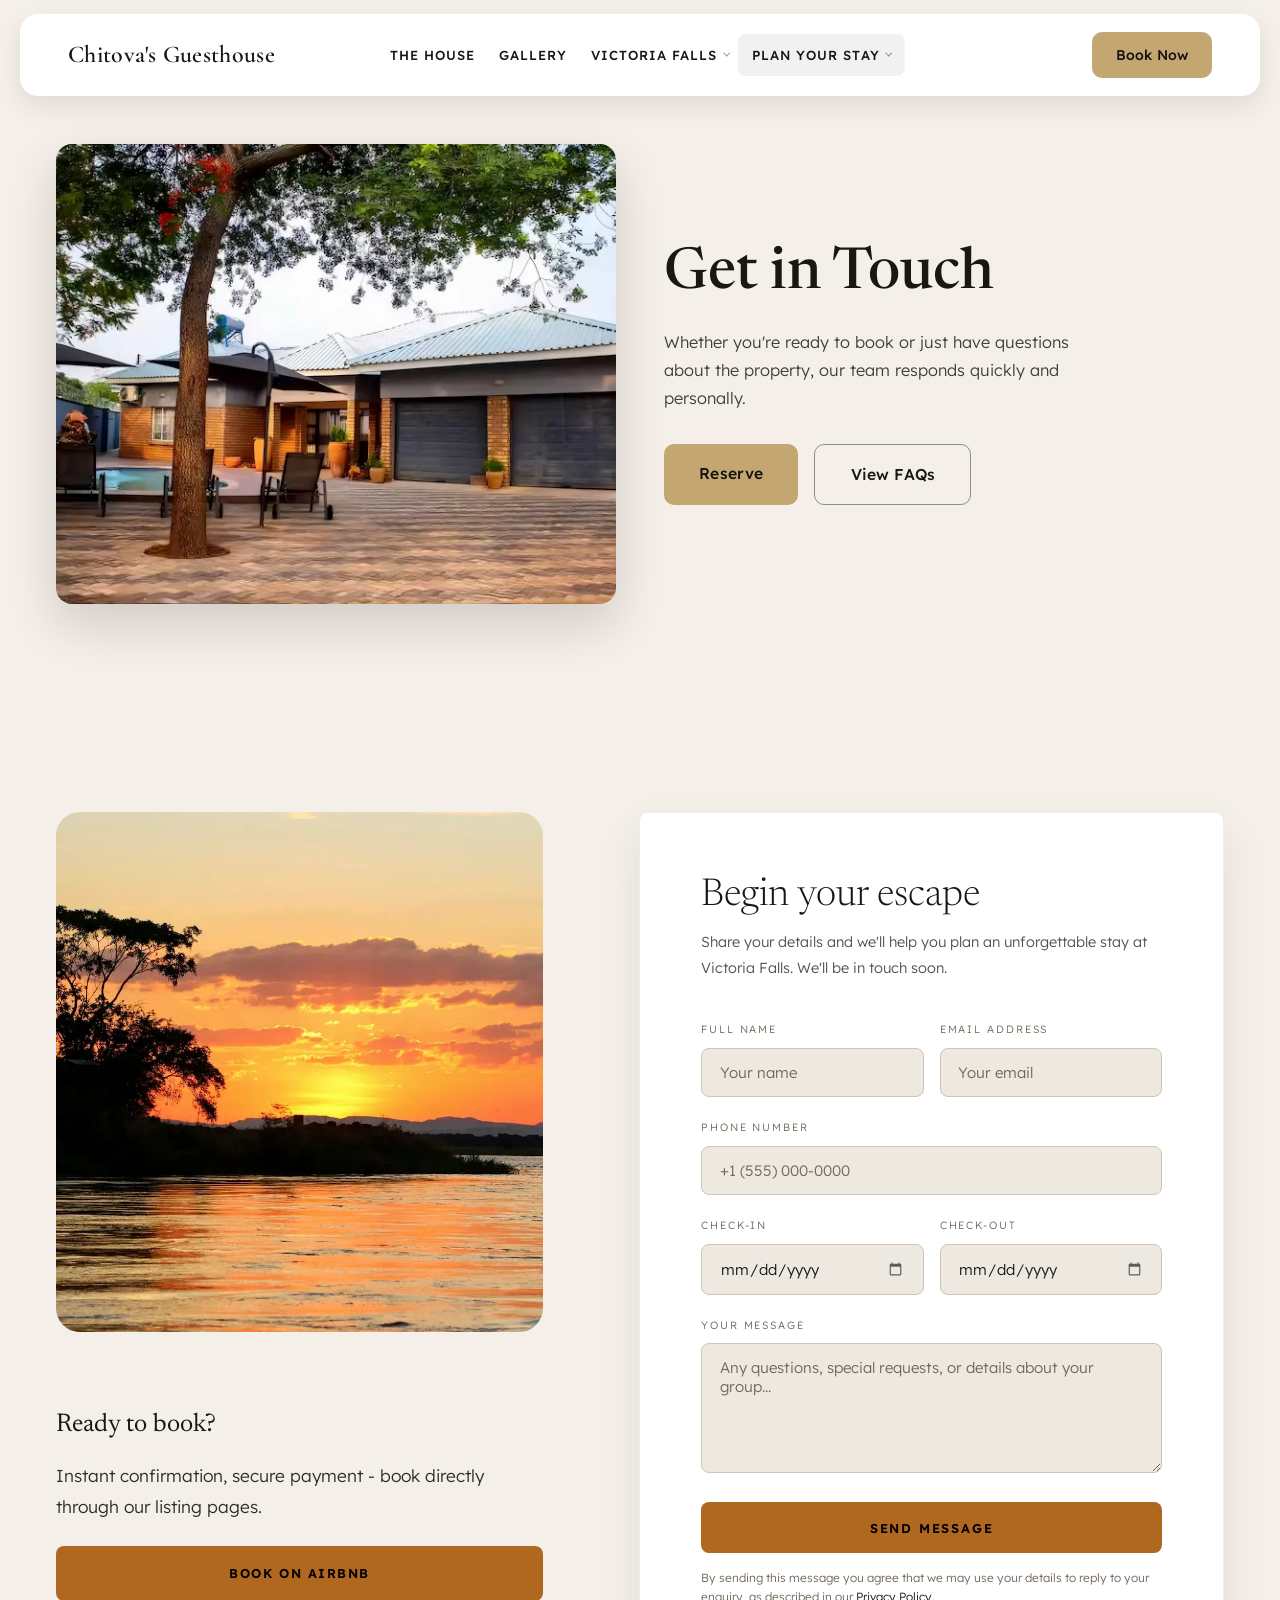
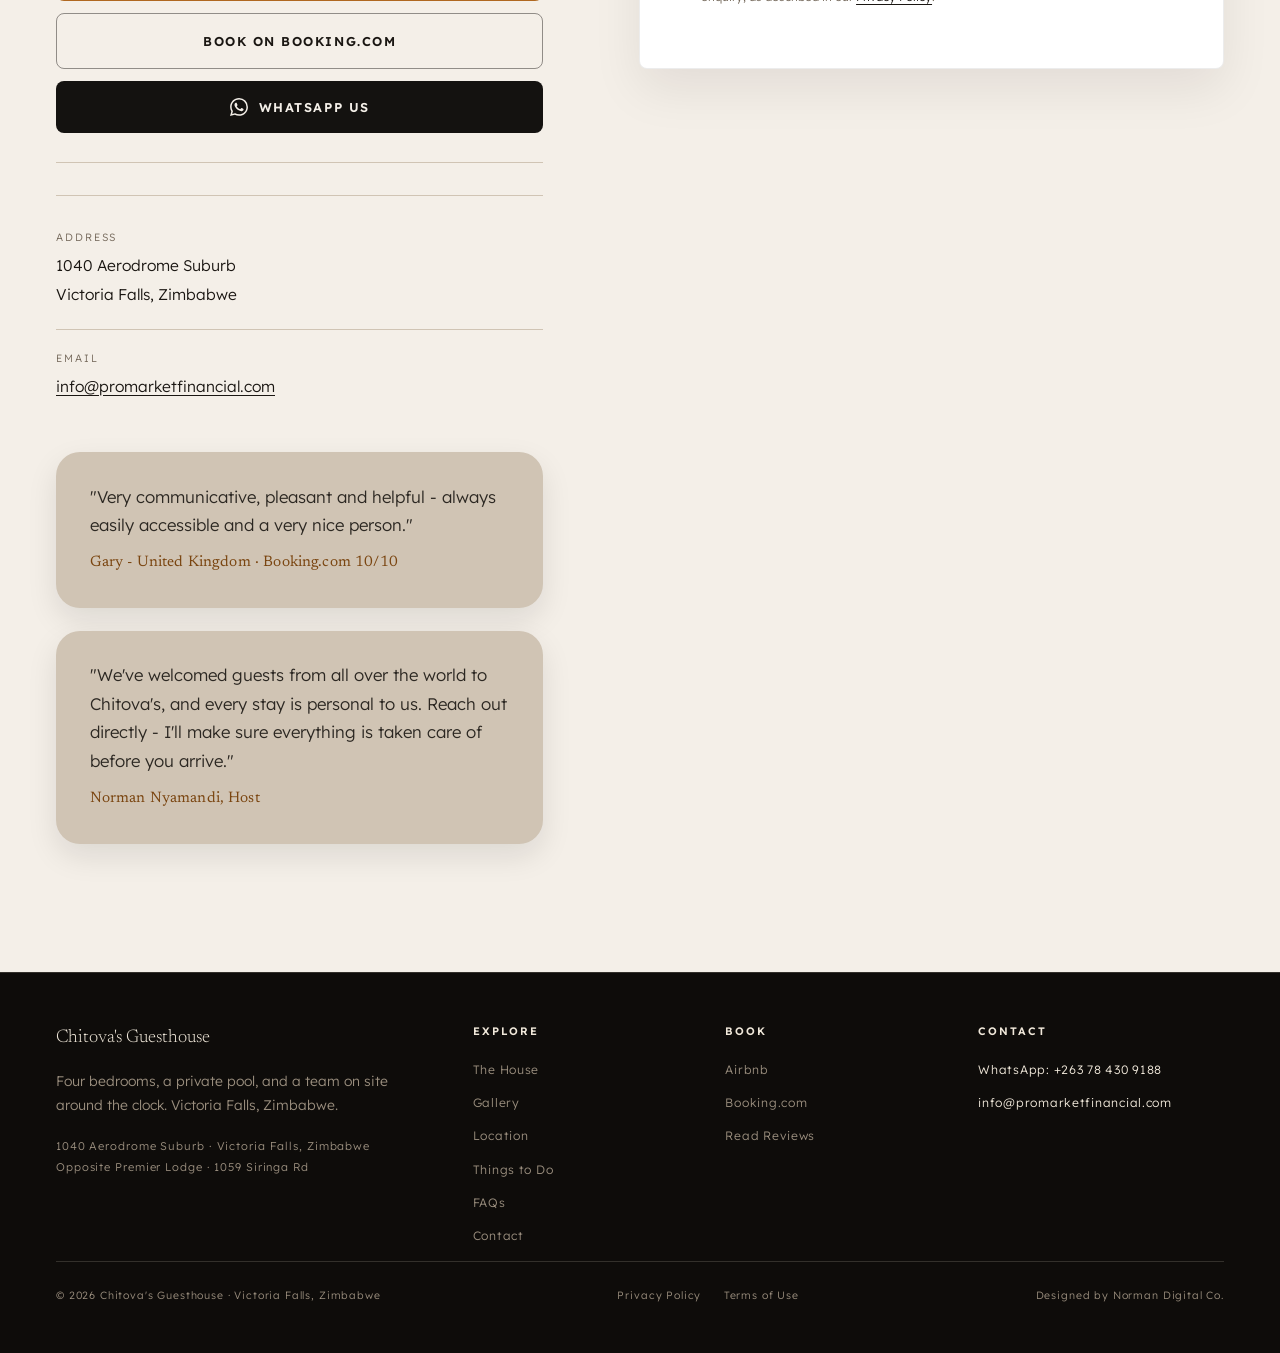
==== contact/index.html @ cd034340 "Add files via upload" ====
<!DOCTYPE html>
<html lang="en" data-root="../">
<head>
<meta charset="UTF-8"/>
<meta name="viewport" content="width=device-width, initial-scale=1.0"/>
<title>Contact &amp; Enquiries | Chitova's Guesthouse</title>
<meta name="description" content="Contact Chitova's Guesthouse in Victoria Falls. Send an enquiry about your dates and group, or reach us by WhatsApp or email. We respond quickly."/>
<meta name="robots" content="index, follow, max-image-preview:large, max-snippet:-1, max-video-preview:-1"/>
<meta name="theme-color" content="#141210"/>
<link rel="canonical" href="https://chitovasguesthouse.com/contact/"/>
<meta property="og:type" content="website"/>
<meta property="og:site_name" content="Chitova's Guesthouse"/>
<meta property="og:locale" content="en_US"/>
<meta property="og:title" content="Contact &amp; Enquiries | Chitova's Guesthouse"/>
<meta property="og:description" content="Contact Chitova's Guesthouse in Victoria Falls. Send an enquiry about your dates and group, or reach us by WhatsApp or email. We respond quickly."/>
<meta property="og:url" content="https://chitovasguesthouse.com/contact/"/>
<meta property="og:image" content="https://chitovasguesthouse.com/og-image.jpg"/>
<meta property="og:image:width" content="1200"/>
<meta property="og:image:height" content="630"/>
<meta property="og:image:alt" content="Chitova's Guesthouse, a private guesthouse in Victoria Falls, Zimbabwe"/>
<meta name="twitter:card" content="summary_large_image"/>
<meta name="twitter:title" content="Contact &amp; Enquiries | Chitova's Guesthouse"/>
<meta name="twitter:description" content="Contact Chitova's Guesthouse in Victoria Falls. Send an enquiry about your dates and group, or reach us by WhatsApp or email. We respond quickly."/>
<meta name="twitter:image" content="https://chitovasguesthouse.com/og-image.jpg"/>
<link rel="icon" href="/favicon.ico" sizes="48x48"/>
<link rel="icon" type="image/png" sizes="32x32" href="/favicon-32.png"/>
<link rel="apple-touch-icon" href="/apple-touch-icon.png"/>
<link rel="manifest" href="/site.webmanifest"/>
<link rel="preload" href="../assets/fonts/lexend-latin-wght-normal.woff2" as="font" type="font/woff2" crossorigin/>
<link rel="preload" href="../assets/fonts/newsreader-latin-opsz-normal.woff2" as="font" type="font/woff2" crossorigin/>
<link rel="preload" href="../assets/fonts/cormorant-garamond-latin-600-normal.woff2" as="font" type="font/woff2" crossorigin/>
<link rel="stylesheet" href="../assets/css/site.css?v=3d426979"/>
<noscript><style>.reveal,.img-reveal,.photo-reveal{opacity:1!important;transform:none!important}</style></noscript>
<script type="application/ld+json">
{
 "@context": "https://schema.org",
 "@graph": [
  {
   "@type": "LodgingBusiness",
   "@id": "https://chitovasguesthouse.com/#lodging",
   "name": "Chitova's Guesthouse",
   "description": "A private guesthouse in Victoria Falls, Zimbabwe. Four bedrooms for up to eight guests, a private pool with rock waterfall, daily breakfast, solar backup, fully walled and gated.",
   "url": "https://chitovasguesthouse.com/",
   "telephone": "+263784309188",
   "email": "info@promarketfinancial.com",
   "image": [
    "https://chitovasguesthouse.com/og-image.jpg",
    "https://chitovasguesthouse.com/images/guesthouse-exterior-59a75f.webp",
    "https://chitovasguesthouse.com/images/pool-rock-waterfall-35001c.webp",
    "https://chitovasguesthouse.com/images/open-plan-lounge-a2492e.webp"
   ],
   "address": {
    "@type": "PostalAddress",
    "streetAddress": "1040 Aerodrome Suburb, 1059 Siringa Rd",
    "addressLocality": "Victoria Falls",
    "addressCountry": "ZW"
   },
   "geo": {
    "@type": "GeoCoordinates",
    "latitude": -17.9316193,
    "longitude": 25.8284744
   },
   "hasMap": "https://www.google.com/maps/search/?api=1&query=Chitova%27s+Guesthouse%2C+Victoria+Falls%2C+Zimbabwe",
   "numberOfRooms": 4,
   "amenityFeature": [
    {
     "@type": "LocationFeatureSpecification",
     "name": "Private Pool",
     "value": true
    },
    {
     "@type": "LocationFeatureSpecification",
     "name": "High-Speed WiFi",
     "value": true
    },
    {
     "@type": "LocationFeatureSpecification",
     "name": "Free Private Parking",
     "value": true
    },
    {
     "@type": "LocationFeatureSpecification",
     "name": "Backup Generator",
     "value": true
    },
    {
     "@type": "LocationFeatureSpecification",
     "name": "Daily Breakfast",
     "value": true
    }
   ],
   "containsPlace": {
    "@type": "House",
    "name": "Chitova's Guesthouse (entire house)",
    "numberOfBedrooms": 4,
    "numberOfBathroomsTotal": 3,
    "occupancy": {
     "@type": "QuantitativeValue",
     "maxValue": 8
    }
   },
   "sameAs": [
    "https://www.airbnb.com/rooms/24730551",
    "https://www.booking.com/hotel/zw/chitovas-guesthouse.html"
   ]
  },
  {
   "@type": "WebSite",
   "@id": "https://chitovasguesthouse.com/#website",
   "url": "https://chitovasguesthouse.com/",
   "name": "Chitova's Guesthouse",
   "inLanguage": "en",
   "publisher": {
    "@id": "https://chitovasguesthouse.com/#lodging"
   }
  },
  {
   "@type": "ContactPage",
   "@id": "https://chitovasguesthouse.com/contact/#webpage",
   "url": "https://chitovasguesthouse.com/contact/",
   "name": "Contact & Enquiries | Chitova's Guesthouse",
   "description": "Contact Chitova's Guesthouse in Victoria Falls. Send an enquiry about your dates and group, or reach us by WhatsApp or email. We respond quickly.",
   "inLanguage": "en",
   "isPartOf": {
    "@id": "https://chitovasguesthouse.com/#website"
   },
   "about": {
    "@id": "https://chitovasguesthouse.com/#lodging"
   },
   "breadcrumb": {
    "@id": "https://chitovasguesthouse.com/contact/#breadcrumb"
   },
   "primaryImageOfPage": {
    "@type": "ImageObject",
    "url": "https://chitovasguesthouse.com/og-image.jpg"
   }
  },
  {
   "@type": "BreadcrumbList",
   "@id": "https://chitovasguesthouse.com/contact/#breadcrumb",
   "itemListElement": [
    {
     "@type": "ListItem",
     "position": 1,
     "name": "Home",
     "item": "https://chitovasguesthouse.com/"
    },
    {
     "@type": "ListItem",
     "position": 2,
     "name": "Contact",
     "item": "https://chitovasguesthouse.com/contact/"
    }
   ]
  }
 ]
}
</script>
</head>
<body class="intro-done">
<a class="skip-link" href="#contact">Skip to main content</a>

<!-- MOBILE MENU -->
<div class="mobile-menu" id="mobile-menu" role="navigation" aria-label="Menu">
  <a href="../">The House</a>
  <a href="../gallery/">Gallery</a>
  <a href="../location/">Location</a>
  <a href="../things-to-do/">Things to Do</a>
  <a href="../contact/">Contact</a>
  <a href="../faq/">FAQs</a>
  <a class="mobile-book" href="https://www.airbnb.com/rooms/24730551" target="_blank" rel="noopener noreferrer">Book Now</a>
</div>


<!-- NAV -->
<nav id="nav" aria-label="Main">
  <a href="../" class="nav-logo">Chitova's Guesthouse</a>
  <ul class="nav-links">
    <li>
      <a href="../">The House</a>
    </li>
    <li>
      <a href="../gallery/">Gallery</a>
    </li>
    <li class="nav-dropdown-li">
      <a class="has-dropdown" href="#" role="button" aria-haspopup="true" aria-expanded="false" onclick="return toggleNavDropdown(this)">Victoria Falls</a>
      <div class="nav-dropdown">
        <div class="nav-dropdown-groups">
          <div class="nav-dropdown-group">
            <span class="nav-dropdown-label">The Destination</span>
            <a href="../location/" class="nav-dropdown-link">Your Stay &amp; Location</a>
            <a href="../things-to-do/" class="nav-dropdown-link">Things to Do</a>
          </div>
        </div>
      </div>
    </li>
    <li class="nav-dropdown-li">
      <a aria-current="page" class="current has-dropdown" href="#" role="button" aria-haspopup="true" aria-expanded="false" onclick="return toggleNavDropdown(this)">Plan Your Stay</a>
      <div class="nav-dropdown">
        <div class="nav-dropdown-groups">
          <div class="nav-dropdown-group">
            <span class="nav-dropdown-label">Book</span>
            <a class="nav-dropdown-link" href="https://www.airbnb.com/rooms/24730551" target="_blank" rel="noopener noreferrer">Book on Airbnb</a>
            <a class="nav-dropdown-link" href="https://www.booking.com/hotel/zw/chitovas-guesthouse.html" target="_blank" rel="noopener noreferrer">Book on Booking.com</a>
          </div>
          <div class="nav-dropdown-group">
            <span class="nav-dropdown-label">Get in Touch</span>
            <a href="../contact/" class="nav-dropdown-link">Contact &amp; Inquiries</a>
            <a href="../faq/" class="nav-dropdown-link">FAQs</a>
          </div>
        </div>
      </div>
    </li>
  </ul>
  <div class="nav-right">
    <a class="nav-book" href="https://www.airbnb.com/rooms/24730551" target="_blank" rel="noopener noreferrer">Book Now</a>
    <button type="button" class="nav-hamburger" id="hamburger" aria-label="Open menu" aria-expanded="false" aria-controls="mobile-menu" onclick="toggleMobileMenu()">
      <span></span><span></span><span></span>
    </button>
  </div>
</nav>



<main class="page" id="contact" style="background:var(--cream)">

  <!-- HERO (mimicking Indo's Contact page: single photo left, text right) -->
  <section class="gallery-hero">
    <div class="mini-hero-photos single">
      <img width="1440" height="960" src="../images/guesthouse-exterior-59a75f.webp" alt="Chitova's Guesthouse exterior" style="object-position:78% center" fetchpriority="high" decoding="async"/>
    </div>
    <div class="gallery-hero-text">
      <h1>Get in Touch</h1>
      <p>Whether you're ready to book or just have questions about the property, our team responds quickly and personally.</p>
      <div class="gallery-hero-ctas">
        <a href="https://www.airbnb.com/rooms/24730551" target="_blank" rel="noopener noreferrer" class="btn-primary">Reserve</a>
        <a href="../faq/" class="btn-outline-lt">View FAQs</a>
      </div>
    </div>
  </section>

  <section id="contact-section">
    <div class="contact-inner">
      <div>
        <!-- Photo first - was a mislabeled safari-jeep photo (alt text said "Victoria Falls at
             sunset" but the image was a game-drive scene); swapped for the actual sunset shot
             the alt text described. -->
        <div class="contact-img">
          <img width="1200" height="800" src="../images/zambezi-sunset-2d169c.webp" alt="Golden sunset over the Zambezi River" loading="lazy" decoding="async"/>
        </div>
        <!-- Book buttons immediately after photo -->
        <div class="contact-book-priority" style="padding-top:1.8rem;border-top:none;margin-bottom:2rem">
          <span class="book-bar-lt-heading" style="display:block;margin-bottom:.7rem">Ready to book?</span>
          <p class="body-lt" style="margin-bottom:1.5rem">Instant confirmation, secure payment - book directly through our listing pages.</p>
          <div style="display:flex;flex-direction:column;gap:.75rem">
            <a href="https://www.airbnb.com/rooms/24730551" target="_blank" rel="noopener noreferrer" class="platform-btn platform-airbnb" style="text-align:center;display:block">Book on Airbnb</a>
            <a href="https://www.booking.com/hotel/zw/chitovas-guesthouse.html" target="_blank" rel="noopener noreferrer" class="platform-btn platform-booking-lt" style="text-align:center;display:block">Book on Booking.com</a>
            <a href="https://wa.me/263784309188" target="_blank" rel="noopener noreferrer" style="display:flex;align-items:center;justify-content:center;gap:.7rem;background:var(--dark);color:var(--cream);font-family:var(--barlow);font-size:.8rem;font-weight:600;letter-spacing:.12em;text-transform:uppercase;padding:.88rem 2rem;border-radius:8px;text-decoration:none;transition:background .2s,color .2s" onmouseover="this.style.background='var(--brass)';this.style.color='var(--dark)'" onmouseout="this.style.background='var(--dark)';this.style.color='var(--cream)'">
              <svg width="18" height="18" viewBox="0 0 24 24" fill="currentColor"><path d="M17.472 14.382c-.297-.149-1.758-.867-2.03-.967-.273-.099-.471-.148-.67.15-.197.297-.767.966-.94 1.164-.173.199-.347.223-.644.075-.297-.15-1.255-.463-2.39-1.475-.883-.788-1.48-1.761-1.653-2.059-.173-.297-.018-.458.13-.606.134-.133.298-.347.446-.52.149-.174.198-.298.298-.497.099-.198.05-.371-.025-.52-.075-.149-.669-1.612-.916-2.207-.242-.579-.487-.5-.669-.51-.173-.008-.371-.01-.57-.01-.198 0-.52.074-.792.372-.272.297-1.04 1.016-1.04 2.479 0 1.462 1.065 2.875 1.213 3.074.149.198 2.096 3.2 5.077 4.487.709.306 1.262.489 1.694.625.712.227 1.36.195 1.871.118.571-.085 1.758-.719 2.006-1.413.248-.694.248-1.289.173-1.413-.074-.124-.272-.198-.57-.347m-5.421 7.403h-.004a9.87 9.87 0 01-5.031-1.378l-.361-.214-3.741.982.998-3.648-.235-.374a9.86 9.86 0 01-1.51-5.26c.001-5.45 4.436-9.884 9.888-9.884 2.64 0 5.122 1.03 6.988 2.898a9.825 9.825 0 012.893 6.994c-.003 5.45-4.437 9.884-9.885 9.884m8.413-18.297A11.815 11.815 0 0012.05 0C5.495 0 .16 5.335.157 11.892c0 2.096.547 4.142 1.588 5.945L.057 24l6.305-1.654a11.882 11.882 0 005.683 1.448h.005c6.554 0 11.89-5.335 11.893-11.893a11.821 11.821 0 00-3.48-8.413z"/></svg>
              WhatsApp Us
            </a>
          </div>
        </div>
        <!-- Address + email after buttons -->
        <div class="contact-info" style="margin-top:2rem;margin-bottom:2rem;padding-top:2rem;border-top:1px solid var(--border-lt)">
          <div class="contact-info-item">
            <span class="contact-info-label">Address</span>
            <span class="contact-info-value">1040 Aerodrome Suburb<br>Victoria Falls, Zimbabwe</span>
          </div>
          <div class="contact-info-item">
            <span class="contact-info-label">Email</span>
            <span class="contact-info-value"><a href="mailto:info@promarketfinancial.com">info@promarketfinancial.com</a></span>
          </div>
        </div>
        <!-- Guest quote and host's note, both elevated as pull-quote cards so the two
             human voices on this page read as a considered pairing rather than another
             row in the list of data blocks above them. -->
        <div class="amenity-pull-quote pull-quote-elevated" style="margin-top:0">
          <p>"Very communicative, pleasant and helpful - always easily accessible and a very nice person."</p>
          <cite>Gary - United Kingdom · Booking.com 10/10</cite>
        </div>
        <div class="amenity-pull-quote pull-quote-elevated" style="margin-top:1.4rem">
          <p>"We've welcomed guests from all over the world to Chitova's, and every stay is personal to us. Reach out directly - I'll make sure everything is taken care of before you arrive."</p>
          <cite>Norman Nyamandi, Host</cite>
        </div>
      </div>
      <div class="contact-form-wrap">
        <div class="contact-form-title">Begin your escape</div>
        <p class="contact-form-sub">Share your details and we'll help you plan an unforgettable stay at Victoria Falls. We'll be in touch soon.</p>
        <form id="contact-form" action="https://formsubmit.co/info@promarketfinancial.com" method="POST">
          <input type="hidden" name="_subject" value="New inquiry from Chitova's Guesthouse website"/>
          <input type="hidden" name="_captcha" value="false"/>
          <input type="hidden" name="_next" value="" data-next="thank-you/"/>
          <input type="text" name="_honey" style="display:none" tabindex="-1" autocomplete="off" aria-hidden="true"/>
          <div class="form-row">
            <div class="form-group">
              <label class="form-label" for="f-name">Full Name</label>
              <input class="form-input" id="f-name" autocomplete="name" type="text" name="name" placeholder="Your name" required/>
            </div>
            <div class="form-group">
              <label class="form-label" for="f-email">Email Address</label>
              <input class="form-input" id="f-email" autocomplete="email" type="email" name="email" placeholder="Your email" required/>
            </div>
          </div>
          <div class="form-group">
            <label class="form-label" for="f-phone">Phone Number</label>
            <input class="form-input" id="f-phone" autocomplete="tel" type="tel" name="phone" placeholder="+1 (555) 000-0000"/>
          </div>
          <div class="form-row">
            <div class="form-group">
              <label class="form-label" for="f-checkin">Check-In</label>
              <div class="date-field">
                <input class="form-input" id="f-checkin" type="date" name="checkin" oninput="this.closest('.date-field').classList.toggle('has-value', !!this.value)"/>
                <span class="date-field-hint" aria-hidden="true">mm/dd/yyyy</span>
              </div>
            </div>
            <div class="form-group">
              <label class="form-label" for="f-checkout">Check-Out</label>
              <div class="date-field">
                <input class="form-input" id="f-checkout" type="date" name="checkout" oninput="this.closest('.date-field').classList.toggle('has-value', !!this.value)"/>
                <span class="date-field-hint" aria-hidden="true">mm/dd/yyyy</span>
              </div>
            </div>
          </div>
          <div class="form-group">
            <label class="form-label" for="f-message">Your Message</label>
            <textarea class="form-input" id="f-message" name="message" placeholder="Any questions, special requests, or details about your group..."></textarea>
          </div>
          <button type="submit" class="btn-submit">Send Message</button>
          <p class="form-note">By sending this message you agree that we may use your details to reply to your enquiry, as described in our <a href="../privacy-policy/">Privacy Policy</a>.</p>
        </form>
      </div>
    </div>
  </section>
</main>
<footer><div class="footer-inner"><div><div class="footer-logo">Chitova's Guesthouse</div><p class="footer-tagline">Four bedrooms, a private pool, and a team on site around the clock. Victoria Falls, Zimbabwe.</p><address class="footer-address" style="font-style:normal">1040 Aerodrome Suburb · Victoria Falls, Zimbabwe<br>Opposite Premier Lodge · 1059 Siringa Rd</address></div><div><div class="footer-col-title">Explore</div><div class="footer-links"><a href="../">The House</a><a href="../gallery/">Gallery</a><a href="../location/">Location</a><a href="../things-to-do/">Things to Do</a><a href="../faq/">FAQs</a><a href="../contact/">Contact</a></div></div><div><div class="footer-col-title">Book</div><div class="footer-links"><a href="https://www.airbnb.com/rooms/24730551" target="_blank" rel="noopener noreferrer">Airbnb</a><a href="https://www.booking.com/hotel/zw/chitovas-guesthouse.html" target="_blank" rel="noopener noreferrer">Booking.com</a><a href="https://www.booking.com/hotel/zw/chitovas-guesthouse.html#tab-reviews" target="_blank" rel="noopener noreferrer">Read Reviews</a></div></div><div><div class="footer-col-title">Contact</div><div class="footer-contact-col"><a href="https://wa.me/263784309188" target="_blank" rel="noopener noreferrer">WhatsApp: +263 78 430 9188</a><a href="mailto:info@promarketfinancial.com">info@promarketfinancial.com</a></div></div></div><div class="footer-bottom"><span class="footer-copy">© 2026 Chitova's Guesthouse · Victoria Falls, Zimbabwe</span><span class="footer-legal"><a href="../privacy-policy/">Privacy Policy</a><a href="../terms/">Terms of Use</a></span><span class="footer-copy"><a class="footer-credit" href="https://normandigitalco.com" target="_blank" rel="noopener">Designed by Norman Digital Co.</a></span></div></footer>

<script src="../assets/js/site.js?v=023b5efc" defer></script>
</body>
</html>
---- assets/css/site.css ----
/* Self-hosted fonts (no Google Fonts request). Newsreader keeps its optical-size axis. */
@font-face{font-family:'Newsreader';font-style:normal;font-weight:300 600;font-display:swap;src:url(../fonts/newsreader-latin-opsz-normal.woff2) format('woff2')}
@font-face{font-family:'Lexend';font-style:normal;font-weight:300 600;font-display:swap;src:url(../fonts/lexend-latin-wght-normal.woff2) format('woff2')}
@font-face{font-family:'Cormorant Garamond';font-style:normal;font-weight:600;font-display:swap;src:url(../fonts/cormorant-garamond-latin-600-normal.woff2) format('woff2')}
*,*::before,*::after{box-sizing:border-box;margin:0;padding:0}
:root{
  --dark:#141210;--dark2:#1e1a16;--cream:#f4efe8;--cream2:#ede8e0;
  --teal:#2e6e78;--teal-lt:#3d8a96;--ochre:#b06820;--gold:#e2b96a;--brass:#c3a671;
  --text-dk:#f0e8da;--text-lt:#1a1612;--muted-dk:#9a8e7e;--muted-lt:#726658;
  --border-dk:rgba(240,232,218,0.16);--border-lt:#d0c4b4;
  --radius-sm:8px;--radius-md:16px;--radius-lg:24px;--radius-xl:36px;
  --nav-h:96px;
  --nav-bar-h:82px;
  --playfair:'Newsreader',Georgia,serif;
  --logo:'Cormorant Garamond',Georgia,serif;
  --barlow:'Lexend',sans-serif;
  --condensed:'Barlow',sans-serif;
}
html{scroll-behavior:auto}
body{background:var(--dark);color:var(--text-dk);font-family:var(--barlow);font-weight:300;line-height:1.88;overflow-x:hidden;overscroll-behavior-y:auto;-webkit-overflow-scrolling:touch}
img{display:block;width:100%;object-fit:cover;image-rendering:auto}
a,button{touch-action:manipulation;-webkit-tap-highlight-color:transparent;cursor:pointer}
.page{display:block;width:100%}
/* Photo grade (contrast 1.05 / saturate 1.08 / brightness .99) is now baked into the image files - no runtime CSS filter. */
@media(hover:none){
  a:hover,.nav-book:hover,.btn-primary:hover,.btn-outline-dk:hover,.btn-outline-lt:hover{opacity:1;transform:none}
  .nav-book:hover{background:var(--brass)}
  .btn-primary:hover{background:var(--brass)}
}

/* ── NAV ── */
nav{position:fixed;top:14px;left:20px;right:20px;max-width:1540px;margin:0 auto;z-index:1000;height:82px;display:flex;align-items:center;justify-content:space-between;padding:0 3rem;background:#fff;border-radius:18px;box-shadow:0 10px 26px rgba(20,18,16,0.09);transition:top .3s ease,left .3s ease,right .3s ease,max-width .3s ease,border-radius .3s ease,box-shadow .3s ease,background .3s ease}
.nav-logo{font-family:var(--logo);font-size:1.85rem;font-weight:600;font-style:normal;color:var(--text-lt);letter-spacing:.015em;text-decoration:none;cursor:pointer;transition:color .3s ease}
body.nav-scrolled nav{top:0}

/* Transparent nav over full-bleed hero pages, until scrolled */
body.nav-hero-page:not(.nav-scrolled) nav{background:transparent;box-shadow:none;top:0;left:0;right:0;max-width:100%;border-radius:0;height:var(--nav-h)}
body.nav-hero-page:not(.nav-scrolled) .nav-logo,
body.nav-hero-page:not(.nav-scrolled) .nav-links>li>a{color:#fff}
body.nav-hero-page:not(.nav-scrolled) .nav-links a:hover,
body.nav-hero-page:not(.nav-scrolled) .nav-links a.current{color:#fff;background:rgba(255,255,255,0.16)}
body.nav-hero-page:not(.nav-scrolled) .nav-hamburger span{background:#fff}

.nav-links{display:flex;align-items:center;gap:2.5rem;list-style:none;position:absolute;left:50%;transform:translateX(-50%);height:100%}
.nav-links>li{position:relative;padding-bottom:1.2rem;margin-bottom:-1.2rem}
.nav-links a{font-family:var(--barlow);font-size:.92rem;font-weight:500;letter-spacing:.12em;text-transform:uppercase;color:var(--text-lt);text-decoration:none;opacity:1;transition:background .2s,color .2s;cursor:pointer;display:flex;align-items:center;gap:.35rem;padding:.55rem .9rem;margin:-.55rem -.9rem;border-radius:8px;background:transparent}
.nav-links a:hover,.nav-links li.open a.has-dropdown{background:rgba(20,18,16,0.06)}
/* Invisible bridge fills gap between link and dropdown */
.nav-links>li::after{content:'';position:absolute;left:0;right:0;top:100%;height:2rem;background:transparent}
.nav-links a:hover,.nav-links a.current{opacity:1;color:var(--text-lt);background:rgba(20,18,16,0.06)}
.nav-links a.has-dropdown::after{content:'';display:inline-block;width:5px;height:5px;border-right:1.5px solid currentColor;border-bottom:1.5px solid currentColor;transform:rotate(45deg) translateY(-2px);opacity:.5;transition:transform .25s}
.nav-links li.open a.has-dropdown::after{opacity:1}
/* Dropdown - positioned with overlap to prevent gap. Its own <a> tags are still descendants of
   .nav-links, so every color/background rule here must out-specificity or out-order the .nav-links
   a rules above, or the dropdown text silently inherits the nav's own link color again. */
/* Round 252: rebuilt from a narrow single-column text list into a wider icon+description
   panel (Indo House's dropdown pattern - a small line icon, a bold title, and a one-line
   description per link, multiple groups laid out side by side) instead of a bare list of
   plain link labels. Reuses the site's own .spec-icon component rather than a new icon
   treatment. */
/* Round 253: pulled the icon+description mega-menu treatment entirely - client wanted the
   dropdown's actual layout/design looked at against other sites, not more copy. Live reference
   (Oliver's Travels' villa-holidays nav) uses plain stacked text links in loose columns, no
   icons, no subtext, generous whitespace, with a lighter font-weight distinguishing secondary
   links - this version mirrors that: just a small group label plus plain link titles, color
   shifts to brass on hover instead of a filled pill (brass is this site's one allowed accent). */
.nav-dropdown{position:absolute;top:calc(100% + .8rem);left:50%;transform:translateX(-50%);background:#fff;border:1px solid rgba(20,18,16,0.08);border-radius:var(--radius-lg);padding:1.6rem 2rem;opacity:0;pointer-events:none;transition:opacity .18s,transform .18s;transform:translateX(-50%) translateY(6px);box-shadow:0 20px 60px rgba(20,18,16,0.16)}
.nav-links li.open .nav-dropdown{opacity:1;pointer-events:all;transform:translateX(-50%) translateY(0)}
.nav-dropdown-groups{display:flex;align-items:flex-start;gap:3.2rem}
.nav-dropdown-group{min-width:168px}
.nav-dropdown-label{font-family:var(--barlow);font-style:normal;font-weight:600;font-size:.7rem;letter-spacing:.09em;text-transform:uppercase;color:var(--muted-lt);margin-bottom:.9rem;display:block}
.nav-dropdown-link{display:block;font-family:var(--barlow);font-size:.94rem;font-weight:500;color:var(--text-lt) !important;background:transparent !important;padding:.5rem 0;transition:color .15s;opacity:1;letter-spacing:0;text-transform:none;cursor:pointer;white-space:nowrap}
.nav-dropdown-link::after{display:none}
.nav-dropdown-link:hover{color:var(--brass) !important}
@media(max-width:1100px){.nav-dropdown-groups{flex-direction:column;gap:1.4rem}}
.nav-right{display:flex;align-items:center;gap:1rem}
.nav-book{font-family:var(--barlow);font-size:.88rem;font-weight:500;letter-spacing:.01em;color:var(--dark);background:var(--brass);padding:.6rem 1.5rem;text-decoration:none;border-radius:10px;transition:background .2s;border:none;cursor:pointer}
.nav-book:hover{filter:brightness(1.12)}

/* ── HAMBURGER ── */
.nav-hamburger{display:none;flex-direction:column;gap:5px;background:none;border:none;padding:4px;cursor:pointer}
.nav-hamburger span{display:block;width:22px;height:2px;background:var(--text-lt);transition:transform .3s,opacity .3s}
.nav-hamburger.open span:nth-child(1){transform:translateY(7px) rotate(45deg)}
.nav-hamburger.open span:nth-child(2){opacity:0}
.nav-hamburger.open span:nth-child(3){transform:translateY(-7px) rotate(-45deg)}

/* ── MOBILE MENU ── */
.mobile-menu{position:fixed;inset:0;z-index:999;background:var(--dark);display:flex;flex-direction:column;align-items:center;justify-content:center;gap:1.15rem;padding:calc(var(--nav-h) + 20px) 1.5rem 1.5rem;opacity:0;pointer-events:none;transition:opacity .3s;overflow-y:auto}
.mobile-menu.open{opacity:1;pointer-events:all}
.mobile-menu a{font-family:var(--playfair);font-size:1.7rem;color:var(--text-dk);text-decoration:none;letter-spacing:.02em;transition:color .2s;cursor:pointer}
.mobile-menu a:hover{color:var(--text-dk);text-shadow:0 0 20px rgba(240,232,218,0.5)}
.mobile-menu .mobile-book{font-family:var(--barlow);font-size:1rem;font-weight:500;letter-spacing:.01em;color:var(--dark);background:var(--brass);padding:.9rem 2.5rem;border-radius:10px;margin-top:1rem}

/* ── BUTTONS ── */
.btn-primary{font-family:var(--barlow);font-size:.98rem;font-weight:500;letter-spacing:.01em;color:var(--dark);background:var(--brass);padding:.9rem 2.2rem;text-decoration:none;border-radius:10px;transition:filter .2s,transform .1s ease;display:inline-block;border:none;cursor:pointer}
.btn-primary:active{transform:scale(.97)}
.btn-primary:hover{filter:brightness(1.08)}
.btn-outline-dk{font-family:var(--barlow);font-size:.98rem;font-weight:500;letter-spacing:.01em;color:rgba(240,232,218,0.88);border:1.5px solid rgba(240,232,218,0.45);padding:.9rem 2.2rem;text-decoration:none;border-radius:10px;transition:border-color .2s,color .2s,transform .1s ease;display:inline-block;background:none;cursor:pointer}
.btn-outline-dk:active{transform:scale(.97)}
.btn-outline-dk:hover{border-color:var(--gold);color:var(--gold)}
.btn-outline-dk-bright{border-width:2px;border-color:rgba(255,255,255,0.78);color:rgba(255,255,255,0.96)}
.btn-outline-dk-bright:hover{border-color:#fff;color:#fff}
.btn-outline-lt{font-family:var(--barlow);font-size:.98rem;font-weight:500;letter-spacing:.01em;color:var(--text-lt);border:1.5px solid rgba(26,22,18,0.45);padding:.9rem 2.2rem;text-decoration:none;border-radius:10px;transition:border-color .2s,color .2s,transform .1s ease;display:inline-block;background:none;cursor:pointer}
.btn-outline-lt:active{transform:scale(.97)}
.btn-outline-lt:hover{border-color:var(--ochre);color:var(--ochre)}

/* ── TYPE ── */
.eyebrow-dk{font-family:var(--barlow);font-size:.72rem;font-weight:500;letter-spacing:.12em;text-transform:uppercase;color:rgba(240,232,218,0.55);margin-bottom:.9rem;display:block}
.eyebrow-lt{font-family:var(--barlow);font-size:.72rem;font-weight:500;letter-spacing:.12em;text-transform:uppercase;color:rgba(26,22,18,0.45);margin-bottom:.9rem;display:block}
.title-dk{font-family:var(--playfair);font-size:clamp(2rem,3.5vw,2.9rem);font-weight:400;line-height:1.15;color:var(--text-dk);margin-bottom:1.2rem}
.title-lt{font-family:var(--playfair);font-size:clamp(2rem,3.5vw,2.9rem);font-weight:400;line-height:1.15;color:var(--text-lt);margin-bottom:1.2rem}
.body-dk{font-size:1.08rem;font-weight:300;color:rgba(240,232,218,0.88);line-height:1.8}
.body-lt{font-size:1.08rem;font-weight:300;color:rgba(26,22,18,0.9);line-height:1.8}
/* Ochre rule - signature accent used before section titles */
.ochre-rule{display:block;width:2.5rem;height:2px;background:var(--muted-lt);margin-bottom:2.6rem}

/* ── HERO ── */
.home-hero-wrap{padding:0}
#hero-section{position:relative;height:100vh;height:calc(var(--vh,1vh)*100);height:100dvh;min-height:640px;overflow:hidden;transform:translateZ(0)}
@media(max-width:900px){
.home-hero-wrap{padding:0}
/* Round 266: dvh alone still left a sliver of gap below the hero on a real phone, so
   layering in a small fixed overshoot on top of it - hero runs a little past one
   screen's worth of height rather than risking falling a little short of it. Barely
   noticeable as "one extra soft scroll," but it means there's never a gap of bare
   page peeking in underneath the hero on load. */
#hero-section{height:100vh;height:calc(var(--vh,1vh)*100);height:calc(100dvh + 60px);min-height:560px}
}
#hero-section img{position:absolute;inset:0;height:100%;object-fit:cover;object-position:center;animation:heroKenBurns 26s ease-out forwards;will-change:transform}
@keyframes heroKenBurns{from{transform:scale(1)}to{transform:scale(1.08)}}
@media (prefers-reduced-motion:reduce){#hero-section img{animation:none}}
.hero-overlay{position:absolute;inset:0;background:linear-gradient(to bottom,rgba(14,12,10,0.45) 0%,rgba(14,12,10,0.24) 22%,rgba(14,12,10,0.3) 50%,rgba(14,12,10,0.5) 75%,rgba(14,12,10,0.68) 100%),radial-gradient(ellipse 62% 46% at 50% 42%,rgba(14,12,10,0.38) 0%,rgba(14,12,10,0) 72%)}
.hero-content{position:relative;z-index:2;height:100%;display:flex;flex-direction:column;align-items:center;justify-content:center;text-align:center;padding:calc(var(--nav-h) + 1rem) 2rem 5rem}
.hero-title{font-family:var(--playfair);font-size:clamp(3.2rem,7vw,6rem);font-weight:500;letter-spacing:.006em;line-height:1.05;color:var(--text-dk);max-width:840px;margin-bottom:1.4rem}
.hero-title em{font-style:normal;color:inherit}
.hero-sub{font-size:1rem;font-weight:300;color:rgba(240,232,218,0.88);margin-bottom:2.4rem;letter-spacing:.02em;max-width:480px}
.hero-ctas{display:flex;gap:.85rem;flex-wrap:wrap;justify-content:center}
/* Indo House style property stats - outlined pills at hero bottom */
.hero-stats{position:absolute;bottom:2.5rem;left:0;right:0;z-index:2;display:flex;justify-content:center;align-items:center;gap:2rem;padding:0 2rem}
.hero-stat-item{display:flex;align-items:center;gap:.75rem}
.hero-stat-circle{width:34px;height:34px;border-radius:50%;border:1px solid rgba(240,232,218,0.35);display:flex;align-items:center;justify-content:center;flex-shrink:0}
.hero-stat-circle svg{width:14px;height:14px;stroke:rgba(240,232,218,0.75);fill:none;stroke-width:1.5}
.hero-stat-text{font-family:var(--barlow);font-size:.72rem;font-weight:400;letter-spacing:.12em;text-transform:uppercase;color:rgba(240,232,218,0.88);white-space:nowrap}
.hero-stat-divider{width:1px;height:16px;background:rgba(240,232,218,0.18)}

/* ── LOCATION PAGE: full-bleed cinematic hero (same device as the home hero,
   scaled slightly shorter so it reads as a section hero, not the landing page) ── */
.loc-hero-wrap{padding:0}
.loc-hero-section{position:relative;height:92vh;min-height:600px;overflow:hidden;transform:translateZ(0)}
.loc-hero-section img{position:absolute;inset:0;width:100%;height:100%;object-fit:cover;object-position:center 38%;animation:heroKenBurns 26s ease-out forwards;will-change:transform}
@media (prefers-reduced-motion:reduce){.loc-hero-section img{animation:none}}
.loc-hero-content{position:relative;z-index:2;height:100%;display:flex;flex-direction:column;align-items:flex-start;justify-content:flex-end;padding:calc(var(--nav-h) + 2rem) 3.5rem 4.5rem;max-width:1400px;margin:0 auto}
.loc-hero-eyebrow{font-family:var(--barlow);font-size:.74rem;font-weight:600;letter-spacing:.16em;text-transform:uppercase;color:rgba(240,232,218,0.82);margin-bottom:1.1rem;display:block;overflow:hidden;text-shadow:0 0 3px rgba(0,0,0,0.9),0 0 10px rgba(0,0,0,0.75),0 1px 2px rgba(0,0,0,0.9)}
.loc-hero-eyebrow span{display:block;transform:translateY(112%);transition:transform .9s cubic-bezier(.16,1,.3,1)}
body.intro-done .loc-hero-eyebrow span{transform:none}
.loc-hero-content .hero-title{color:var(--text-dk);text-align:left;margin-bottom:1rem}
.loc-hero-content .hero-sub{text-align:left;margin-bottom:2rem;max-width:520px}
.loc-hero-content .hero-ctas{justify-content:flex-start}
@media(max-width:900px){
.loc-hero-section{height:82vh;min-height:520px}
.loc-hero-content{padding:calc(var(--nav-h) + 1.5rem) 1.5rem 3rem}
}

/* ── ABOUT - 50/50 split ──
   Round 252: dropped the overlapping accent photo that used to sit on top of the main image -
   it's the first "device" a visitor hits after the hero, and the client felt it read as another
   distinct layout treatment rather than part of one planned page (Indo House's equivalent
   homepage-intro section runs the same way: one large photo, text alongside, no overlap). */
#about{background:var(--cream);padding:0}
.about-split{display:grid;grid-template-columns:1fr 1fr;min-height:820px}
.about-split-img{position:relative;overflow:visible;background:var(--cream);display:flex;align-items:center;padding:3.5rem 3rem}
.about-photo-main{position:relative;width:100%;height:600px;overflow:hidden;border-radius:var(--radius-lg);box-shadow:0 24px 60px rgba(0,0,0,0.4);z-index:1}
.about-photo-main img{width:100%;height:100%;object-fit:cover}
.about-split-text{display:flex;flex-direction:column;justify-content:center;padding:6rem 5rem;background:var(--cream)}
.about-headline{font-family:var(--playfair);font-size:clamp(2.4rem,3.5vw,3.6rem);font-weight:400;line-height:1.08;color:var(--text-lt);margin-bottom:1.8rem}
.about-headline em{font-style:normal;font-weight:500}
.about-ctas{display:flex;gap:.75rem;flex-wrap:wrap;margin-top:2.2rem}
/* second image - full bleed bridge to statement */
.about-img-full{position:relative;overflow:hidden;height:480px}
.about-img-full img{height:100%;}

.about-img-label{position:absolute;bottom:0;left:0;right:0;padding:2rem 3rem;background:linear-gradient(to top,rgba(14,12,10,0.88) 0%,rgba(14,12,10,0.3) 55%,transparent 100%);display:flex;align-items:flex-end;justify-content:space-between}
.about-img-pills{display:flex;gap:.45rem;flex-wrap:wrap}
.about-img-pills span{font-family:var(--barlow);font-size:.62rem;letter-spacing:.1em;text-transform:uppercase;color:rgba(240,232,218,0.88);background:rgba(240,232,218,0.12);border:1px solid rgba(240,232,218,0.22);padding:.28rem .8rem;border-radius:var(--radius-sm)}
.about-view-more{font-family:var(--barlow);font-size:.74rem;font-weight:600;letter-spacing:.12em;text-transform:uppercase;color:var(--dark);background:rgba(240,232,218,0.88);border:none;padding:.6rem 1.35rem;border-radius:var(--radius-sm);cursor:pointer;text-decoration:none;display:inline-block;transition:background .2s;white-space:nowrap;margin-left:1.5rem;flex-shrink:0}
.about-view-more:hover{background:#fff}

/* ── AMENITIES PREVIEW - Indo House 2-col ── */
#amenities-preview{background:var(--cream);padding:8rem 3.5rem}
.amenities-preview-inner{max-width:1200px;margin:0 auto}
.amenities-top{display:grid;grid-template-columns:1fr 1fr;gap:5rem;align-items:end;margin-bottom:2.5rem;padding-bottom:2.5rem;border-bottom:1px solid var(--border-lt)}
/* 2-col full-bleed feature panels */
.feature-panels{display:grid;grid-template-columns:1.15fr .85fr;gap:1.4rem}
.feature-panel{position:relative;overflow:hidden;height:560px;border-radius:var(--radius-lg)}
.feature-panel img{height:100%;transition:transform .6s cubic-bezier(.16,1,.3,1)}
@media(hover:hover){.feature-panel:hover img{transform:scale(1.06)}}
.feature-panel-overlay{position:absolute;inset:0;background:linear-gradient(to top,rgba(14,12,10,0.88) 0%,rgba(14,12,10,0.08) 52%)}
.feature-panel-body{position:absolute;bottom:0;left:0;right:0;padding:2rem 2.2rem}
.feature-panel-name{font-family:var(--playfair);font-size:1.55rem;color:#fff;display:block;margin-bottom:.35rem}
.feature-panel-desc{font-size:.86rem;color:rgba(255,255,255,0.82);font-weight:300;line-height:1.6;margin-bottom:1rem}
.feature-panel-pills{display:flex;flex-wrap:wrap;gap:.4rem}
.feature-panel-pills span{font-family:var(--barlow);font-size:.62rem;letter-spacing:.08em;text-transform:uppercase;color:rgba(255,255,255,0.8);background:rgba(255,255,255,0.12);border:1px solid rgba(255,255,255,0.2);padding:.25rem .7rem;border-radius:var(--radius-sm)}
/* pill strip */
/* Amenities list - was a 3x3 grid of custom icon+label pairs, the same repeated-tile
   formula flagged elsewhere on the site. Recast as the same categorized text list used
   in Todo's "Everything You Need to Know" section (villa-spec-grid), so the two most
   fact-dense sections on the site share one editorial convention instead of two. */
/* Round 251: back to a plain icon+heading+hairline list, no card box, no pill-tag rows - the
   client flagged the tinted-box treatment itself (not the pills, not the categorization) as
   reading like a template card grid. One small line icon per category (not per item) above the
   heading, matching the reference-site "icon, heading, hairline rule, plain list" convention. */
.amenity-spec-grid{display:grid;grid-template-columns:repeat(3,1fr);gap:2.6rem;margin-top:4rem}
.amenity-spec-grid>div{padding:0}
.spec-icon{width:28px;height:28px;margin-bottom:1.2rem;color:var(--brass)}
.spec-icon svg{width:100%;height:100%;fill:none;stroke:currentColor;stroke-width:1.4;stroke-linecap:round;stroke-linejoin:round}
.amenity-spec-grid h5{font-family:var(--playfair);font-weight:500;font-size:1.1rem;color:var(--text-lt);margin-bottom:1.1rem;padding-bottom:.9rem;border-bottom:1px solid var(--border-lt)}
.amenity-spec-grid ul{list-style:none;display:flex;flex-direction:column;gap:.55rem}
.amenity-spec-grid li{font-family:var(--barlow);font-size:.86rem;line-height:1.55;color:rgba(26,22,18,0.82)}
@media(max-width:700px){.amenity-spec-grid{grid-template-columns:1fr;gap:2rem}}

/* ── STATEMENT BAND - solid color-block, no photo. The site otherwise only ever breaks
   cream with a photo-darkened dark section; this is the one place a flat color carries a
   moment on its own. Teal read as a cool, coastal-spa color dropped into a warm African
   lodge palette, so this uses the site's own near-black instead - still a genuine flat-color
   beat (no photo texture at all), just one that belongs to Chitova's palette already. ── */

/* ── WEATHER WIDGET - live conditions, fetched client-side from Open-Meteo (no key needed).
   Sits in Todo's "When to Go" section since that's exactly where a guest is deciding when
   to visit and what to pack. Fails silently to a plain message if the request doesn't land. ── */
.weather-now{max-width:540px;margin:3.5rem auto 0;padding:2.1rem 2.4rem;border:1px solid var(--border-lt);border-radius:var(--radius-lg);text-align:center;background:var(--cream2)}
.weather-now-label{display:block;font-family:var(--playfair);font-size:1.15rem;font-weight:500;letter-spacing:0;text-transform:none;color:var(--text-lt);margin-bottom:1.1rem}
.weather-now-body{display:flex;align-items:center;justify-content:center;gap:1.7rem;flex-wrap:wrap;min-height:2.6rem}
.weather-now-temp{font-family:var(--barlow);font-size:2.8rem;font-weight:700;color:var(--text-lt);line-height:1;letter-spacing:-.02em}
.weather-now-desc{font-family:var(--barlow);font-size:.9rem;color:rgba(26,22,18,0.72);text-align:left;line-height:1.5}
.weather-now-desc strong{display:block;color:var(--text-lt);font-size:1rem;font-weight:500;margin-bottom:.15rem}
.weather-now-loading,.weather-now-error{font-family:var(--barlow);font-size:.86rem;color:var(--muted-lt)}

/* ── REVIEWS CAROUSEL ── */
/* Round 256: moved from position #3 (right after the hero) down to right after About, and
   brought the photo backdrop back - using the site's own established full-bleed-photo +
   dark-gradient-overlay recipe (same component idea as #site-footer-cta / .villa-fullbleed)
   instead of the one-off blurred treatment used before round 251. With About now sitting as a
   full cream section between the hero and this one, the photo no longer competes with the
   hero's own full-bleed moment - and Amenities/Experience/FAQ still sit as a cream buffer
   before the footer's own full-bleed photo, so no two photo sections land back to back. Quote
   cards are unchanged; they already worked over dark, photo or flat backgrounds. */
#reviews-section{position:relative;overflow:hidden;padding:6rem 0}
#reviews-photo-bg{position:absolute;inset:0}
#reviews-photo-bg img{width:100%;height:100%;object-fit:cover;object-position:center 65%}
#reviews-photo-overlay{position:absolute;inset:0;background:linear-gradient(to bottom,rgba(14,12,10,0.74) 0%,rgba(14,12,10,0.8) 45%,rgba(14,12,10,0.86) 100%)}
#platforms-strip{padding:3rem 2rem;text-align:center;background:var(--cream)}
.platforms-label{font-family:var(--barlow);font-size:.72rem;font-weight:600;letter-spacing:.22em;text-transform:uppercase;color:var(--muted-lt);margin-bottom:1.6rem}
.platforms-row{display:flex;justify-content:center;align-items:center;gap:3rem;flex-wrap:wrap}
.platforms-row a{display:block;transition:opacity .2s;color:var(--muted-lt);text-decoration:none;font-family:var(--barlow);font-size:.85rem}
.platforms-row a:hover .platform-logo-img{opacity:1}
/* Brass monochrome treatment for the booking-partner logos - applied via filter (not CSS
   mask-image, which silently fails to paint raster PNG masks in some Chromium builds) so the
   logos render reliably everywhere while staying in the site's brass tone rather than clashing
   brand colors. brightness(0) first flattens the source art to a black silhouette, then the
   invert/sepia/saturate/hue-rotate chain recolors that silhouette to --brass (#c3a671). */
.platform-logo-img{display:block;height:36px;width:auto;opacity:.85;transition:opacity .2s;filter:brightness(0) invert(54%) sepia(95%) saturate(169%) hue-rotate(1deg) brightness(105%) contrast(85%)}
.platform-logo-svg{display:block;width:150px;height:auto;opacity:.85;transition:opacity .2s}
.platforms-row a:hover .platform-logo-svg{opacity:1}
.platform-logo-svg .xp-navy{fill:var(--brass)}
.platform-logo-svg .xp-gold{fill:var(--cream)}
@media(max-width:899px){#platforms-strip{padding:2.4rem 1.1rem}.platforms-row{gap:.8rem}.platform-logo-img{height:22px}.platform-logo-svg{width:auto;height:22px}}
.reviews-inner{position:relative;z-index:2;max-width:1200px;margin:0 auto;padding:0 3.5rem}
.reviews-header{margin-bottom:3rem}
.reviews-score-block{display:flex;align-items:baseline;gap:1.2rem;margin-bottom:1rem}
.reviews-score-num{font-family:var(--playfair);font-size:6rem;font-weight:600;color:var(--brass);line-height:1;letter-spacing:-.02em}
.reviews-score-meta{display:flex;flex-direction:column;gap:.3rem}
.reviews-score-out{font-family:var(--barlow);font-size:.8rem;letter-spacing:.1em;color:rgba(240,232,218,0.9);text-transform:uppercase}
.reviews-score-platform{font-family:var(--barlow);font-size:.68rem;letter-spacing:.18em;color:rgba(240,232,218,0.75);text-transform:uppercase}
.reviews-score-count{font-family:var(--barlow);font-size:.68rem;letter-spacing:.1em;color:rgba(240,232,218,0.9);text-transform:uppercase;margin-top:.1rem}
.reviews-carousel-wrap{position:relative}
.reviews-track-outer{overflow:hidden;padding:.5rem 0 2.5rem}
.reviews-track{display:flex;gap:1.4rem;align-items:stretch;transition:transform .45s cubic-bezier(.25,.46,.45,.94);will-change:transform}
/* Round 251: redesigned from one dominant card floating on a bigger card into a row of
   three smaller flat cards over the same blurred photo backdrop - a Serene Oasis (photo
   backdrop, a row of cards) x Buildometry (individual flat cards, no card-on-card) hybrid.
   Still paged with the existing arrow/dot controls, just revPerPage cards at a time instead
   of one. */
.review-quote{flex:0 0 calc((100% - 2.8rem)/3);min-width:0;display:flex}
.review-quote-card{background:rgba(250,247,242,0.95);border-radius:var(--radius-md);box-shadow:0 14px 40px rgba(0,0,0,0.2);padding:2.2rem 2rem;width:100%;display:flex;flex-direction:column;text-align:left}
/* Round 253: moved the star rating and platform logo up to the top of the card (client's own
   Buildometry reference) instead of the old giant quote-mark glyph, and moved the platform meta
   (logo + score link) out of the footer row since the logo now lives up top - footer is just the
   author line. Brass-tinted logo treatment from round 252 carries over unchanged. */
.review-quote-top{display:flex;align-items:center;justify-content:space-between;gap:.8rem;margin-bottom:1.3rem}
.review-quote-stars{display:flex;gap:.2rem}
.review-quote-stars svg{width:14px;height:14px;fill:var(--brass)}
/* Round 267: this filter was landing as flat grey instead of the warm brass it was going for -
   retuned the invert/sepia/saturate curve so the platform logos actually read as brand-gold
   against the review cards instead of looking like a broken/unstyled image.
   Round 267b: split per-platform. logo-google.png turned out to already be the real
   full-colour Google wordmark (the old shared filter was flattening it to brass along with
   the other two) - just drop the filter for it. logo-airbnb.png is a plain white cutout with
   no colour data of its own, but Airbnb's actual mark is a single flat coral, so it recolors
   the same way the brass tint did, just aimed at their real #FF5A5F instead. Booking.com stays
   on the brass tint from the pass above. */
.review-quote-platform-logo{height:18px;width:auto;display:block;opacity:1}
.review-quote-platform-logo.logo-booking{filter:brightness(0) invert(65%) sepia(45%) saturate(600%) hue-rotate(-5deg) brightness(95%) contrast(92%)}
.review-quote-platform-logo.logo-google{height:26px;filter:none}
.review-quote-platform-logo.logo-airbnb{filter:brightness(0) invert(48%) sepia(79%) saturate(2476%) hue-rotate(325deg) brightness(100%) contrast(101%)}
.review-quote-text{font-family:var(--playfair);font-size:1.05rem;font-weight:400;font-style:normal;line-height:1.55;color:var(--text-lt);margin-bottom:1.4rem;flex:1}
.review-quote-footer{display:flex;align-items:center;justify-content:space-between;flex-wrap:wrap;gap:.6rem;padding-top:1rem;border-top:1px solid var(--border-lt)}
.review-quote-attr{font-family:var(--barlow);font-size:.7rem;font-weight:500;letter-spacing:.1em;text-transform:uppercase;color:var(--muted-lt)}
.review-quote-link{font-family:var(--barlow);font-size:.62rem;font-weight:700;letter-spacing:.08em;text-transform:uppercase;color:var(--text-lt);text-decoration:none;padding-bottom:2px;border-bottom:1px solid var(--border-lt);transition:color .2s,border-color .2s}
.review-quote-link:hover{color:var(--muted-lt);border-color:var(--muted-lt)}
@media(max-width:900px){.review-quote{flex:0 0 calc((100% - 1.4rem)/2)}}
@media(max-width:600px){.review-quote{flex:0 0 100%}}
.reviews-arrow{position:absolute;top:50%;transform:translateY(-50%);width:48px;height:48px;border-radius:50%;border:1px solid rgba(240,232,218,0.5);background:rgba(20,18,16,0.4);color:#fff;font-size:1.4rem;display:flex;align-items:center;justify-content:center;cursor:pointer;transition:background .2s,border-color .2s;font-family:var(--barlow);z-index:3;backdrop-filter:blur(6px);-webkit-backdrop-filter:blur(6px)}
.reviews-arrow:hover{background:rgba(20,18,16,0.6);border-color:#fff}
.reviews-arrow-prev{left:-36px}
.reviews-arrow-next{right:-36px}
.reviews-dots{display:flex;gap:.5rem;align-items:center;justify-content:center;margin-top:2rem}
.reviews-dot{width:5px;height:5px;border-radius:50%;background:rgba(240,232,218,0.4);transition:background .2s,width .2s}
.reviews-dot.active{background:var(--gold);width:16px;border-radius:3px}

/* ── VICTORIA FALLS EXPERIENCES ── */
#experience-section{background:var(--cream);padding:8rem 3.5rem}
.experience-intro{max-width:1200px;margin:0 auto 5rem}
.experience-heading{font-family:var(--playfair);font-weight:500;font-size:clamp(2.2rem,4vw,3.2rem);color:var(--text-lt);max-width:640px;line-height:1.1;margin-bottom:1.3rem}
.experience-lede{font-family:var(--barlow);font-size:1.08rem;line-height:1.7;color:rgba(26,22,18,0.82);max-width:640px}
.experience-lede a{color:var(--text-lt);text-decoration:underline;text-underline-offset:3px;cursor:pointer}

.experience-quickhits{max-width:1200px;margin:0 auto;display:grid;grid-template-columns:repeat(3,1fr);gap:1.4rem}
.experience-quickhit{position:relative;height:460px;overflow:hidden}
.experience-quickhit img{width:100%;height:100%;object-fit:cover;transition:transform .6s cubic-bezier(.16,1,.3,1)}
.experience-quickhit-overlay{position:absolute;inset:0;background:linear-gradient(to top,rgba(14,12,10,0.88) 0%,rgba(14,12,10,0.25) 55%,rgba(14,12,10,0.05) 100%)}
.experience-quickhit-body{position:absolute;left:0;right:0;bottom:0;padding:1.8rem}
.experience-quickhit-tag{display:inline-block;font-family:var(--barlow);font-size:.66rem;font-weight:500;letter-spacing:.07em;text-transform:uppercase;color:rgba(255,255,255,0.92);background:rgba(255,255,255,0.14);border:1px solid rgba(255,255,255,0.28);padding:.3rem .8rem;border-radius:var(--radius-sm);margin-bottom:.9rem}
.experience-quickhit-body h4{font-family:var(--playfair);font-weight:500;font-size:1.35rem;color:#fff;margin-bottom:.5rem}
.experience-quickhit-body p{font-family:var(--barlow);font-size:.88rem;line-height:1.5;color:rgba(255,255,255,0.82)}
@media(hover:hover){.experience-quickhit:hover img{transform:scale(1.06)}}

@media (max-width:900px){
.experience-quickhits{grid-template-columns:1fr}
}

.todo-card{border-radius:var(--radius-lg);overflow:hidden;background:#fff;border:1px solid var(--border-lt);box-shadow:0 2px 12px rgba(26,22,18,0.06);transition:box-shadow .3s,transform .3s}
.todo-img img{height:100%;width:100%;object-fit:cover;transition:transform .6s cubic-bezier(.16,1,.3,1)}
@media(hover:hover){
@media(hover:hover) and (pointer:fine){.todo-card:hover{box-shadow:0 12px 32px rgba(26,22,18,0.12);transform:translateY(-3px)}
.todo-card:hover .todo-img img{transform:scale(1.05)}}
}
.todo-img{height:220px;overflow:hidden;position:relative;background:var(--cream2)}
.todo-tag{position:absolute;top:.8rem;left:.8rem;font-family:var(--barlow);font-size:.62rem;font-weight:600;letter-spacing:.14em;text-transform:uppercase;background:var(--ochre);color:var(--dark);padding:.28rem .75rem;border-radius:var(--radius-sm)}
.todo-fact{display:inline-block;font-family:var(--barlow);font-size:.82rem;font-weight:500;color:rgba(26,22,18,0.75);border:1px solid var(--border-lt);padding:.32rem .8rem;border-radius:8px;margin-top:.9rem}

/* ── TODO EDITORIAL HEADER (no banner hero) ── */
.todo-editorial-header{background:var(--cream);padding:calc(var(--nav-h) + 4rem) 3.5rem 4rem;display:grid;grid-template-columns:1.1fr 1fr;gap:4rem;align-items:center}
.todo-editorial-text h2{font-family:var(--playfair);font-weight:500;font-size:clamp(2.3rem,4vw,3.3rem);color:var(--text-lt);line-height:1.15;margin-bottom:1.4rem}
.todo-editorial-text p{font-family:var(--barlow);font-size:1.08rem;line-height:1.7;color:rgba(26,22,18,0.82);max-width:480px}
.todo-editorial-collage{display:grid;grid-template-columns:1.3fr 1fr;gap:1rem;height:420px}
.todo-editorial-collage .tec-large,.todo-editorial-collage .tec-small{border-radius:var(--radius-md);overflow:hidden}
.todo-editorial-collage img{width:100%;height:100%;object-fit:cover;display:block}
.todo-editorial-collage .tec-stack{display:flex;flex-direction:column;gap:1rem}
.todo-editorial-collage .tec-small{flex:1;min-height:0}
@media(max-width:900px){
.todo-editorial-header{grid-template-columns:1fr;padding:calc(var(--nav-h) + 3rem) 1.5rem 2.5rem;gap:2.5rem}
.todo-editorial-collage{height:320px}
}

/* ── DEVIL'S POOL: full-bleed statement ── */
.todo-statement{position:relative;width:100vw;margin-left:calc(-50vw + 50%);margin-bottom:6rem;height:620px;overflow:hidden}
.todo-statement img{width:100%;height:100%;object-fit:cover}
.todo-statement-overlay{position:absolute;inset:0;background:linear-gradient(to top,rgba(14,12,10,0.88) 0%,rgba(14,12,10,0.35) 45%,rgba(14,12,10,0.05) 70%)}
.todo-statement-text{position:absolute;left:0;bottom:0;padding:3.5rem;max-width:620px}
.todo-statement-text h3{font-family:var(--playfair);font-weight:500;font-size:clamp(1.9rem,3vw,2.6rem);color:#fff;margin-bottom:1rem}
.todo-statement-text p{font-family:var(--barlow);font-size:1rem;line-height:1.7;color:rgba(255,255,255,0.86)}
.todo-statement-facts{display:flex;gap:2.5rem;margin-top:1.8rem;padding-top:1.5rem;border-top:1px solid rgba(255,255,255,0.25)}
.todo-statement-facts div{font-family:var(--barlow);font-size:.86rem;color:rgba(255,255,255,0.75)}
.todo-statement-facts span{display:block;font-family:var(--playfair);font-size:1.25rem;color:#fff;font-weight:500;margin-bottom:.15rem}

/* ── OVERLAP HERO: floating card over photo ── */
.overlap-hero{position:relative;display:flex;align-items:center;min-height:480px;max-width:1200px;margin:0 auto 6rem}
.oh-photo{width:62%;height:480px;object-fit:cover;border-radius:var(--radius-lg);box-shadow:0 24px 50px rgba(20,18,16,0.2);display:block}
.oh-card{position:relative;margin-left:-16%;background:#fff;border-radius:var(--radius-lg);padding:3rem 2.75rem;box-shadow:0 30px 60px rgba(20,18,16,0.16);max-width:440px;z-index:2}
.oh-card h3{font-family:var(--playfair);font-weight:500;font-size:clamp(1.7rem,2.6vw,2.3rem);color:var(--text-lt);margin-bottom:1.1rem}
.oh-card p{font-family:var(--barlow);font-size:1rem;line-height:1.75;color:rgba(26,22,18,0.82)}
@media(max-width:860px){
.overlap-hero{flex-direction:column;min-height:auto}
.oh-photo{width:100%;height:320px}
.oh-card{margin-left:0;margin-top:-3.5rem;width:calc(100% - 2.5rem);max-width:none;padding:2rem 1.75rem}
}

/* ── SECTION STATEMENT: full-height breathing room ── */
.section-statement{min-height:70vh;display:flex;flex-direction:column;justify-content:center;align-items:center;text-align:center;background:var(--dark);padding:4rem 2rem;width:100vw;margin-left:calc(-50vw + 50%);margin-bottom:6rem}
.section-statement p{font-family:var(--playfair);font-style:normal;font-weight:400;font-size:clamp(1.6rem,3.2vw,2.6rem);color:var(--text-dk);max-width:820px;line-height:1.4}
@media(max-width:700px){.section-statement{min-height:auto;padding:5rem 1.5rem}}
.bonatsa-trio{max-width:1200px;margin:0 auto 5rem;display:grid;grid-template-columns:repeat(3,1fr);gap:1.4rem}
.bonatsa-card{position:relative;height:480px;border-radius:var(--radius-lg);overflow:hidden}
.bonatsa-card img{width:100%;height:100%;object-fit:cover;transition:transform .6s cubic-bezier(.16,1,.3,1)}
.bonatsa-overlay{position:absolute;inset:0;background:linear-gradient(to top,rgba(14,12,10,0.85) 0%,rgba(14,12,10,0.2) 55%,rgba(14,12,10,0.05) 100%)}
.bonatsa-text{position:absolute;left:0;right:0;bottom:0;padding:1.8rem}
.bonatsa-text h4{font-family:var(--playfair);font-weight:500;font-size:1.4rem;color:#fff;margin-bottom:.5rem}
.bonatsa-text p{font-family:var(--barlow);font-size:.88rem;line-height:1.55;color:rgba(255,255,255,0.85)}
@media(hover:hover){.bonatsa-card:hover img{transform:scale(1.06)}}

/* ── SPECIES TRIO: plain supporting imagery, Indo-style ── */
.species-trio{max-width:1200px;margin:0 auto 8rem}
.species-trio-label{font-family:var(--playfair);font-style:normal;font-size:1.1rem;color:var(--text-lt);margin-bottom:1.4rem}
.species-trio-row{display:grid;grid-template-columns:repeat(4,1fr);gap:1.2rem}
.species-trio-item{position:relative;height:200px;border-radius:var(--radius-md);overflow:hidden}
.species-trio-item img{width:100%;height:100%;object-fit:cover}
.species-trio-item span{position:absolute;left:0;right:0;bottom:0;padding:.7rem 1rem;background:linear-gradient(to top,rgba(14,12,10,0.7),transparent);font-family:var(--barlow);font-size:.82rem;color:#fff}

@media(max-width:900px){
.todo-statement{height:440px}
.todo-statement-text{padding:2rem}
.bonatsa-trio{grid-template-columns:1fr}
.species-trio-row{grid-template-columns:repeat(2,1fr)}
}
.todo-body{padding:1.6rem}
.todo-body h4{font-family:var(--playfair);font-size:1.12rem;color:var(--text-lt);margin-bottom:.5rem;font-weight:400}
.todo-body p{font-size:.98rem;color:rgba(26,22,18,0.9);line-height:1.75;font-weight:300}
.todo-pull{font-family:var(--playfair);font-size:.88rem;font-style:normal;color:rgba(26,22,18,0.9);line-height:1.6;margin-top:.8rem;padding-top:.8rem;border-top:1px solid var(--border-lt)}

/* ── VILLA-STYLE PAGE (mimicking Indo's Villa page) ── */
/* ── DESTINATION HERO (mimicking Bonatsa's Antiparos page: framed photo with breathing room, not edge-to-edge) ── */
.dest-hero{background:var(--cream);padding:calc(var(--nav-h) + 2rem) 2rem 2.5rem}
.dest-hero-photo{position:relative;height:78vh;min-height:520px;border-radius:var(--radius-lg);overflow:hidden;display:flex;align-items:flex-end}
.dest-hero-photo img{position:absolute;inset:0;width:100%;height:100%;object-fit:cover}
.dest-hero-overlay{position:absolute;inset:0;background:linear-gradient(0deg,rgba(14,12,10,0.62) 0%,rgba(14,12,10,0) 42%)}
.dest-hero-inner{position:relative;z-index:2;width:100%;padding:0 3rem 3.5rem}
.dest-hero-inner .title-dk{font-size:clamp(2.8rem,6vw,4.8rem);margin-bottom:0}
@media(max-width:900px){
.dest-hero{padding:calc(var(--nav-h) + 1.5rem) 1rem 1.5rem}
.dest-hero-photo{height:56vh;min-height:380px;border-radius:var(--radius-md)}
.dest-hero-inner{padding:0 1.5rem 2rem}
}


.villa-section{max-width:1200px;margin:0 auto;padding:0 2rem 6.5rem}
.villa-fullbleed+.villa-section,.villa-dark-band+.villa-section{padding-top:5rem}
.villa-section-plain{max-width:1200px}
.villa-section h2{font-family:var(--playfair);font-weight:500;color:var(--text-lt);font-size:clamp(2.4rem,4.6vw,3.8rem);line-height:1.08;letter-spacing:-.01em;margin-bottom:1.6rem}
.villa-section-lede{font-family:var(--barlow);font-size:1.08rem;line-height:1.75;color:rgba(26,22,18,0.82);margin-bottom:1.3rem;max-width:640px}


.villa-single-photo{border-radius:var(--radius-lg);overflow:hidden;height:460px;margin-top:2.3rem}
.villa-single-photo img{width:100%;height:100%;object-fit:cover;display:block}
@media(max-width:700px){.villa-single-photo{height:300px}}

.villa-feature-duo{display:grid;grid-template-columns:1.3fr 1fr;gap:3.5rem;margin-top:3rem;align-items:center}
.villa-feature-duo-rev{grid-template-columns:1fr 1.3fr}
.villa-feature-duo-rev .villa-feature-duo-side{padding-top:0}
.villa-feature-duo-main{height:520px;overflow:hidden}
.villa-feature-duo-main img{width:100%;height:100%;object-fit:cover;display:block}
.villa-feature-duo-side{display:flex;flex-direction:column;gap:1.8rem;padding-top:1rem}
.villa-feature-duo-side h4{font-family:var(--playfair);font-weight:500;font-size:1.2rem;color:var(--text-lt);margin-bottom:.5rem}
.villa-feature-duo-side p{font-family:var(--barlow);font-size:1rem;line-height:1.65;color:rgba(26,22,18,0.82)}
@media(max-width:800px){.villa-feature-duo{grid-template-columns:1fr;gap:2rem}.villa-feature-duo-main{height:360px}}

/* Round 252: restored - Devil's Pool doesn't have a proper dedicated photo, so it went back to
   being paired with Sunset Cruise as two smaller equal-weight mentions under Rainforest Walk
   instead of getting the same full single-topic duo treatment (client felt giving it that much
   weight overstated the photography, and disliked the overlapping-card-on-photo look). */
/* Round 253: the main Rainforest Walk device above is a horizontal split (photo one side, text
   the other), but these two smaller mentions stacked text below their photos - a different text
   orientation right under it, which read as an accidental mismatch rather than a deliberate
   change of scale. Switched to a caption overlaid directly on the photo (same recipe already
   used on the Home quickhit trio and the Location reach-tiles) so there's no separate stacked
   text block to clash with the device above - it just reads as a smaller, quieter mention. */
.villa-mini-duo{display:grid;grid-template-columns:1fr 1fr;gap:2.2rem;margin-top:3rem}
.villa-mini-item{position:relative;display:block;border-radius:var(--radius-md);overflow:hidden;height:340px}
.villa-mini-item img{width:100%;height:100%;object-fit:cover;display:block;transition:transform .5s ease}
.villa-mini-item::after{content:'';position:absolute;inset:0;background:linear-gradient(to top,rgba(14,12,10,0.82) 0%,rgba(14,12,10,0.12) 55%,transparent 100%)}
@media(hover:hover) and (pointer:fine){.villa-mini-item:hover img{transform:scale(1.06)}}
.villa-mini-item-body{position:absolute;left:1.6rem;right:1.6rem;bottom:1.5rem;z-index:2}
.villa-mini-item h5{font-family:var(--playfair);font-weight:500;font-size:1.3rem;color:var(--text-dk);margin-bottom:.35rem}
.villa-mini-item p{font-family:var(--barlow);font-size:.86rem;line-height:1.55;color:rgba(240,232,218,0.85)}
@media(max-width:700px){.villa-mini-duo{grid-template-columns:1fr;gap:1.2rem}.villa-mini-item{height:280px}}

.villa-fullbleed{position:relative;width:100vw;margin-left:calc(50% - 50vw);height:86vh;min-height:600px;overflow:hidden}
.villa-fullbleed img{position:absolute;inset:0;width:100%;height:100%;object-fit:cover}
.villa-fullbleed-overlay{position:absolute;inset:0;background:linear-gradient(0deg,rgba(14,12,10,0.8) 0%,rgba(14,12,10,0.25) 45%,rgba(14,12,10,0) 68%)}
.villa-fullbleed-text{position:absolute;left:0;right:0;bottom:0;padding:4.5rem 3.5rem;max-width:820px}
.villa-fullbleed-text span{font-family:var(--barlow);font-size:.82rem;font-weight:600;letter-spacing:.14em;text-transform:uppercase;color:var(--brass);display:block;margin-bottom:1rem}
.villa-fullbleed-text h2{font-family:var(--playfair);font-weight:500;color:#fff;font-size:clamp(2.6rem,5.5vw,4.6rem);line-height:1.05;letter-spacing:-.01em;margin-bottom:1.2rem}
.villa-fullbleed-text p{font-family:var(--barlow);font-size:1.1rem;line-height:1.7;color:rgba(240,232,218,0.9)}
@media(max-width:900px){.villa-fullbleed{height:60vh;min-height:440px}.villa-fullbleed-text{padding:2.2rem 1.5rem;max-width:100%}}



.villa-dark-band{background:var(--dark);padding:6.5rem 2rem}
.villa-dark-band-inner{max-width:1200px;margin:0 auto}
.villa-dark-band h2{font-family:var(--playfair);font-weight:500;color:var(--text-dk);font-size:clamp(2.4rem,4.6vw,3.8rem);line-height:1.08;letter-spacing:-.01em;margin-bottom:1.6rem}
.villa-dark-band .villa-section-lede{color:rgba(240,232,218,0.78);max-width:680px}
.villa-dark-split{display:grid;grid-template-columns:1fr 1.1fr;gap:4rem;align-items:center}
.villa-dark-split-facts{display:flex;flex-direction:column;gap:1.4rem;margin-top:2rem}
.villa-dark-split-facts h5{font-family:var(--playfair);font-weight:500;font-size:1.1rem;color:var(--brass);margin-bottom:.3rem}
.villa-dark-split-facts p{font-family:var(--barlow);font-size:.92rem;color:rgba(240,232,218,0.75);line-height:1.6}
.villa-dark-split-media{height:560px;overflow:hidden}
.villa-dark-split-media img{width:100%;height:100%;object-fit:cover;display:block}
@media(max-width:900px){.villa-dark-split{grid-template-columns:1fr;gap:2rem}.villa-dark-split-media{height:420px}}


/* Round 251: back to a plain icon+heading+hairline list, no card box, no pill-tag rows - same
   reasoning and treatment as .amenity-spec-grid on Home (see that comment). Reuses the shared
   .spec-icon class so the two pages match. */
.villa-spec-grid{display:grid;grid-template-columns:repeat(4,1fr);gap:2.2rem;margin-top:3rem}
.villa-spec-grid>div{padding:0}
.villa-spec-grid h5{font-family:var(--playfair);font-weight:500;font-size:1.1rem;color:var(--text-lt);margin-bottom:1.1rem;padding-bottom:.9rem;border-bottom:1px solid var(--border-lt)}
.villa-spec-grid ul{list-style:none;display:flex;flex-direction:column;gap:.55rem}
.villa-spec-grid li{font-family:var(--barlow);font-size:.82rem;line-height:1.5;color:rgba(26,22,18,0.82)}

/* Todo quote band - a single guest voice, full weight, between the experiential content above
   and the practical logistics below. Todo had zero guest testimonials anywhere on it despite
   being the most experience-driven page; this borrows the review carousel's type treatment
   without duplicating its card/carousel machinery. */
.todo-quote-band{max-width:760px;margin:0 auto;padding:5.5rem 2rem;text-align:center}
.todo-quote-mark{display:block;font-family:var(--playfair);font-size:3.6rem;color:rgba(26,22,18,0.16);line-height:.5;margin-bottom:1.2rem}
.todo-quote-text{font-family:var(--playfair);font-size:clamp(1.35rem,2.6vw,1.9rem);font-weight:400;line-height:1.5;color:var(--text-lt);margin-bottom:1.4rem}
.todo-quote-attr{font-family:var(--barlow);font-size:.72rem;font-weight:500;letter-spacing:.14em;text-transform:uppercase;color:rgba(26,22,18,0.5)}
@media(max-width:600px){.todo-quote-band{padding:4rem 1.5rem}}

/* Round 253: was two flat muted-label/heading/hairline-rule/paragraph cards - the exact generic
   template-card recipe already banned elsewhere on this site. Rebuilt as the flowing narrative
   prose the section's own original comment called for but never actually shipped, so it reads as
   text (like the "Two Countries"/"Lions" copy elsewhere) rather than another boxed grid sitting
   right before "Everything You Need to Know". */
.season-copy{margin-top:1.6rem;max-width:760px}
.season-copy p{font-family:var(--barlow);font-size:1rem;line-height:1.85;color:rgba(26,22,18,0.85);margin-bottom:1.3rem}
.season-copy strong{color:var(--text-lt);font-weight:600}

@media(max-width:900px){
.villa-section{padding:0 1.5rem 4rem}
.villa-dark-band{padding:4.5rem 1.5rem}
.villa-fullbleed+.villa-section,.villa-dark-band+.villa-section{padding-top:3rem}
.villa-spec-grid{grid-template-columns:1fr 1fr;gap:2rem 1.6rem}
}
@media(max-width:600px){.villa-spec-grid{grid-template-columns:1fr;gap:1.8rem}}

/* ── FAQ ── */
#faq-section{background:var(--cream2);padding:8rem 3.5rem;border-top:1px solid var(--border-lt)}
.faq-inner{max-width:1200px;margin:0 auto;display:grid;grid-template-columns:1fr 1.5fr;gap:6rem;align-items:start}
.faq-list{display:flex;flex-direction:column}
.faq-item{border-bottom:1px solid var(--border-lt)}
.faq-item:first-child{border-top:1px solid var(--border-lt)}
.faq-question{width:100%;display:flex;align-items:center;justify-content:space-between;background:none;border:none;text-align:left;cursor:pointer;padding:1.35rem 0;font-family:var(--playfair);font-size:1.25rem;font-weight:500;color:var(--text-lt);transition:color .2s}
.faq-question:hover{color:var(--ochre)}
.faq-cat{display:block;margin-bottom:1.6rem}
.faq-cat-label{font-family:var(--playfair);font-size:1.5rem;font-weight:500;letter-spacing:0;text-transform:none;color:var(--text-lt)}
.season-cards{display:grid;grid-template-columns:repeat(3,1fr);gap:2.4rem}
.season-card-tag{font-family:var(--barlow);font-size:.86rem;font-weight:500;color:rgba(26,22,18,0.75);display:block;margin-bottom:.6rem}
/* ── PROCESS V2: editorial split, no icons ── */
.process-section-v2{background:var(--cream);display:grid;grid-template-columns:1fr 1.2fr;min-height:640px;overflow:hidden}
.process-v2-media{position:relative;overflow:hidden}
.process-v2-media img{width:100%;height:100%;object-fit:cover;display:block}
.process-v2-text{padding:5rem 4.5rem;display:flex;flex-direction:column;justify-content:center}
.process-v2-lede{font-size:1.05rem;line-height:1.85;margin-top:.5rem}
#todo .process-v2-text .title-lt{font-size:clamp(2.4rem,4.6vw,3.6rem);letter-spacing:-.01em;line-height:1.1}
#todo .book-bar-lt{padding:4rem 3.5rem}
#todo .book-bar-lt-heading{font-size:2.1rem;font-weight:500}
.process-v2-lede strong{font-family:var(--playfair);font-weight:500;font-style:normal;color:var(--text-lt)}
@media(max-width:900px){
.process-section-v2{grid-template-columns:1fr}
.process-v2-media{height:320px}
.process-v2-text{padding:3rem 1.5rem}
}
.journey-strip{display:flex;align-items:flex-start}
.journey-stop{flex:1;text-align:center;padding:0 1.2rem}
.journey-photo{width:150px;height:150px;margin:0 auto 1.5rem;border-radius:50% 50% 10px 10px;overflow:hidden;box-shadow:0 14px 32px rgba(20,18,16,0.16)}
.journey-photo img{width:100%;height:100%;object-fit:cover}
.journey-tag{font-family:var(--barlow);font-size:.86rem;font-weight:500;color:rgba(26,22,18,0.75);display:block;margin-bottom:.6rem}
.journey-title{font-family:var(--playfair);font-size:1.28rem;font-weight:400;color:var(--text-lt);margin-bottom:.7rem}
.journey-desc{font-size:.86rem;color:rgba(26,22,18,0.85);line-height:1.7;font-weight:300;max-width:230px;margin:0 auto}
.journey-line{width:56px;height:1px;background:var(--border-lt);margin-top:75px;flex-shrink:0}
@media (max-width:880px){
.location-float-hero{height:420px!important}
.location-float-card{max-width:calc(100% - 2.4rem)!important;left:1.2rem!important;right:1.2rem!important;bottom:1.5rem!important;padding:1.6rem 1.6rem!important}
}
@media (max-width:800px){
.journey-strip{flex-direction:column;gap:2.8rem}
.journey-line{display:none}
.journey-desc{max-width:320px}
}
@media (max-width:800px){
.process-steps{flex-direction:column;gap:2.6rem}
.process-connector{display:none}
.process-desc{max-width:340px}
}
@media (max-width:880px){
.season-cards{grid-template-columns:1fr;gap:2.6rem}
}
.faq-icon{font-family:var(--barlow);font-size:1.4rem;color:var(--text-lt);flex-shrink:0;margin-left:1rem;transition:transform .25s;line-height:1}
.faq-item.open .faq-icon{transform:rotate(45deg)}
.faq-answer{display:grid;grid-template-rows:0fr;transition:grid-template-rows .32s ease}
.faq-answer-inner{overflow:hidden;min-height:0;visibility:hidden;transition:visibility 0s linear .32s}
.faq-answer p{padding-bottom:1.4rem;font-size:.92rem;color:rgba(26,22,18,0.9);line-height:1.82;font-weight:300}
.faq-item.open .faq-answer{grid-template-rows:1fr}
.faq-item.open .faq-answer-inner{visibility:visible;transition-delay:0s}

/* ── BOOK CTA ── */
#site-footer-cta{position:relative;overflow:hidden}
#site-footer-cta-bg{position:absolute;inset:0}
#site-footer-cta-bg img{width:100%;height:100%;object-fit:cover;object-position:center}
#site-footer-cta-overlay{position:absolute;inset:0;background:linear-gradient(to bottom,rgba(14,12,10,0.86) 0%,rgba(14,12,10,0.93) 60%,#0e0c0a 100%)}
.closing-cta{position:relative;z-index:2;max-width:580px;margin:0 auto;padding:7rem 3.5rem 3.5rem;text-align:center}
.footer-divider{position:relative;z-index:2;max-width:1200px;margin:0 auto;border-top:1px solid rgba(240,232,218,0.14)}
.book-platforms{display:flex;gap:1rem;justify-content:center;margin-top:2.5rem;flex-wrap:wrap}
.platform-btn{font-family:var(--barlow);font-size:.8rem;font-weight:600;letter-spacing:.12em;text-transform:uppercase;padding:.95rem 2.4rem;text-decoration:none;border-radius:8px;transition:background-color .2s,color .2s,border-color .2s,opacity .2s,transform .2s}
.platform-btn:active{transform:scale(.97)}
.platform-airbnb{background:var(--ochre);color:var(--dark)}
.platform-airbnb:hover{background:var(--gold)}
.platform-booking{background:transparent;color:var(--text-dk);border:1px solid var(--border-dk)}
.platform-booking:hover{border-color:var(--ochre);color:var(--ochre)}
.book-rating-badge{display:flex;align-items:center;justify-content:center;gap:2rem;margin:1.6rem 0 2.2rem}
.book-badge-item{display:flex;flex-direction:column;align-items:center}
.book-badge-score{font-family:var(--barlow);font-size:2rem;font-weight:700;color:var(--brass);line-height:1}
.book-badge-label{font-family:var(--barlow);font-size:.66rem;letter-spacing:.1em;text-transform:uppercase;color:var(--muted-dk);margin-top:.3rem}
.book-badge-div{width:1px;height:36px;background:var(--border-dk)}
.book-note{font-family:var(--barlow);font-size:.74rem;letter-spacing:.06em;color:var(--muted-dk);margin-top:1.6rem}

/* ── PAGE HERO ── */
.page-hero{position:relative;padding-top:calc(var(--nav-h) + 7rem);padding-bottom:5.5rem;overflow:hidden;min-height:400px}
.page-hero-bg{position:absolute;inset:0}
.page-hero-bg img{height:100%;object-position:center 30%;animation:heroKenBurns 26s ease-out forwards;will-change:transform}
@media (prefers-reduced-motion:reduce){.page-hero-bg img{animation:none}}
.page-hero-bg-overlay{position:absolute;inset:0;background:linear-gradient(to bottom,rgba(14,12,10,0.45) 0%,rgba(14,12,10,0.72) 100%)}
.page-hero-inner{position:relative;z-index:1;max-width:1200px;margin:0 auto;padding:0 3.5rem}
.page-hero-inner .title-dk{font-size:clamp(2.4rem,4.5vw,3.8rem);margin-bottom:1.2rem}
.page-hero-inner .ochre-rule{margin-top:1.4rem;margin-bottom:0;background:rgba(240,232,218,0.4)}

/* ── SUB-PAGE SECTIONS ── */
.section-cream{background:var(--cream);padding:8rem 3.5rem}
.section-dark{background:var(--dark);padding:8rem 3.5rem}
.section-dark2{background:var(--dark2);padding:8rem 3.5rem}
.max-w{max-width:1200px;margin:0 auto}
/* Round 252: gallery grid specifically runs wider and its tiles taller than the site's normal
   1200px content column - measured against Indo House's own justified gallery (~1400px container,
   ~520px row height at desktop) and Chitova's was noticeably smaller on both counts. */
.gallery-max-w{max-width:1400px}

/* Round 251: Location restructured into 3 chapters (The House / A Day Here / Getting Here
   & Around) instead of reading as a run of disconnected sections top to bottom. Each chapter
   opens with one of these - a plain, larger heading and a one-line sub, no eyebrow label,
   number or icon, just a bigger version of the same section-heading type already used
   throughout the site. */
.location-chapter-heading{text-align:center;max-width:780px;margin:0 auto;padding-bottom:1rem}
.location-chapter-heading h2{font-family:var(--playfair);font-weight:400;font-size:clamp(2.6rem,4.6vw,3.8rem);color:var(--text-lt);line-height:1.1;margin-bottom:.9rem}
.location-chapter-heading p{font-family:var(--barlow);font-size:1.05rem;color:rgba(26,22,18,0.72);max-width:560px;margin:0 auto}
@media(max-width:700px){.location-chapter-heading{padding-bottom:.5rem}}

/* ── AMENITIES PAGE ── */
.amenity-row{display:grid;grid-template-columns:1fr 1.2fr;gap:4rem;align-items:center}
.where-youll-be-row{grid-template-columns:1.15fr 1fr;gap:5rem}
.reach-quote-row{max-width:900px;margin:2.8rem auto 0;display:grid;grid-template-columns:1fr 1fr;gap:3rem;align-items:center}
.find-us-row{display:grid;grid-template-columns:1fr 1.6fr;gap:4rem;align-items:start}
.faq-browse-grid{max-width:1200px;margin:0 auto;display:grid;grid-template-columns:1fr 1.8fr;gap:7rem;align-items:start}
.faq-browse-sidebar{position:sticky;top:calc(var(--nav-h) + 2rem)}
.faq-page-section{background:var(--cream);padding:8rem 3.5rem;border-top:1px solid var(--border-lt)}
@media(max-width:900px){
.where-youll-be-row{grid-template-columns:1fr;gap:1.8rem}
.reach-quote-row{grid-template-columns:1fr;gap:1.8rem}
.find-us-row{grid-template-columns:1fr;gap:2.2rem}
.faq-browse-grid{grid-template-columns:1fr;gap:2.8rem}
.faq-browse-sidebar{position:static;top:auto}
.faq-page-section{padding:5rem 1.5rem}
}
.amenity-row.reverse{direction:rtl}
.amenity-row.reverse>*{direction:ltr}
.amenity-row-img{overflow:hidden;height:520px;position:relative;border-radius:var(--radius-lg)}
.amenity-row-img img{height:100%}
.amenity-row-tag{position:absolute;top:1.4rem;left:1.4rem;z-index:2;font-family:var(--barlow);font-size:.68rem;font-weight:500;letter-spacing:.09em;text-transform:uppercase;color:rgba(255,255,255,0.92);background:rgba(255,255,255,0.14);border:1px solid rgba(255,255,255,0.28);padding:.42rem 1rem;border-radius:var(--radius-sm);backdrop-filter:blur(3px);-webkit-backdrop-filter:blur(3px)}
/* Plain hairline-divided fact strip (replaces a circle-icon stat row - design-bar's
   named AI-tell - with the Indo House hairline-list convention instead) */
.fact-strip{display:flex;flex-wrap:wrap;margin-top:1.8rem}
.fact-strip .fact-item{padding:0 1.7rem;border-left:1px solid var(--border-lt);font-family:var(--barlow);font-size:.85rem;font-weight:500;color:var(--text-lt);letter-spacing:.005em;line-height:1.4}
.fact-strip .fact-item:first-child{padding-left:0;border-left:none}
@media(max-width:600px){.fact-strip{flex-direction:column;gap:.9rem}.fact-strip .fact-item{padding:0;border-left:none}}
.amenity-cat-title-dk{font-family:var(--playfair);font-size:1.85rem;color:var(--text-dk);margin-bottom:.7rem}
.amenity-cat-title-lt{font-family:var(--playfair);font-size:1.85rem;color:var(--text-lt);margin-bottom:.7rem}
.amenity-cat-desc-dk{font-size:.94rem;color:rgba(240,232,218,0.88);font-weight:300;line-height:1.82;margin-bottom:1.4rem}
.amenity-cat-desc-lt{font-size:.94rem;color:rgba(26,22,18,0.9);font-weight:300;line-height:1.82;margin-bottom:1.4rem}
.amenity-tags-dk{display:flex;flex-wrap:wrap;gap:.6rem}
.amenity-tag-dk{display:flex;align-items:center;gap:.55rem;padding:.65rem 1.1rem;background:var(--dark2);border:1px solid var(--border-dk);border-radius:var(--radius-md);font-family:var(--barlow);font-size:.78rem;letter-spacing:.04em;color:var(--text-dk)}
.amenity-tags-lt{display:flex;flex-wrap:wrap;gap:.6rem}
.amenity-tag-lt{display:flex;align-items:center;gap:.55rem;padding:.65rem 1.1rem;background:#fff;border:1px solid var(--border-lt);border-radius:var(--radius-md);font-family:var(--barlow);font-size:.78rem;letter-spacing:.04em;color:var(--text-lt)}
.amenity-tag-dk .dot{width:5px;height:5px;border-radius:50%;background:var(--muted-dk);flex-shrink:0}
.amenity-tag-lt .dot{width:5px;height:5px;border-radius:50%;background:var(--muted-lt);flex-shrink:0}
/* review pull-quote under kitchen */
.amenity-pull-quote{margin-top:2rem;padding-top:1.8rem;border-top:1px solid var(--border-lt)}
/* Round 267: this was background:var(--cream2) on pages that are themselves var(--cream) -
   the two are 7 units apart in every RGB channel, so the "card" only ever showed up as a
   near-invisible hairline border - fixed by giving it real background contrast.
   Round 267c: teal + a left accent stripe didn't land. Round 267d: solid ochre read as too
   loud/saturated next to black and teal - all three attempts were reaching for a strong,
   fully-saturated color when the actual ask was just enough contrast to read as a card.
   Landed on --border-lt, the same soft warm taupe already used sitewide for borders/dividers -
   it's a full tint step off --cream (not 7 units like the old bug) so it reads clearly as its
   own surface, but it's a neutral, not a "color," so it stays quiet next to everything else. */
.pull-quote-elevated{position:relative;margin-top:2.2rem;padding:1.9rem 2.1rem;background:var(--border-lt);border:none;border-radius:var(--radius-lg);overflow:visible;box-shadow:0 12px 30px rgba(20,18,16,0.1)}
.amenity-pull-quote p{font-family:var(--barlow);font-size:1.05rem;font-style:normal;color:rgba(26,22,18,0.9);line-height:1.7}
.amenity-pull-quote cite{font-family:var(--playfair);font-size:.95rem;font-weight:400;letter-spacing:.01em;text-transform:none;color:var(--muted-lt);display:block;margin-top:.6rem;font-style:normal}
.amenity-pull-quote.pull-quote-elevated cite{color:var(--ochre)}
/* lookbook 2-col image grid - labels as overlay */
.amenity-lookbook{display:grid;grid-template-columns:1.25fr 1fr;gap:1.5rem;margin-bottom:3rem}
.amenity-lookbook-item{position:relative;overflow:hidden;border-radius:var(--radius-lg);transition:box-shadow .3s,transform .3s}
@media(hover:hover) and (pointer:fine){.amenity-lookbook-item:hover{box-shadow:0 16px 40px rgba(26,22,18,0.18);transform:translateY(-3px)}
.amenity-lookbook-item:hover img{transform:scale(1.05)}}
.amenity-lookbook-item img{height:520px;transition:transform .6s ease;display:block;width:100%}

.amenity-lookbook-label{position:absolute;bottom:0;left:0;right:0;padding:2.5rem 2.2rem;background:linear-gradient(to top,rgba(14,12,10,0.92) 0%,rgba(14,12,10,0.4) 55%,transparent 100%)}
.amenity-lookbook-title{font-family:var(--playfair);font-size:1.55rem;color:var(--text-dk);font-weight:400;margin-bottom:.6rem;font-style:normal}
.amenity-lookbook-desc{font-size:.86rem;color:rgba(240,232,218,0.88);font-weight:300;line-height:1.65;margin-bottom:1rem}
.amenity-lookbook-tags{display:flex;flex-wrap:wrap;gap:.4rem}
.amenity-lookbook-tags .amenity-tag-dk{background:rgba(240,232,218,0.1);border-color:rgba(240,232,218,0.2);font-size:.72rem;padding:.4rem .85rem}
/* Round 253: was a 1-tall + 3-stacked bento grid ("The Falls" spanning both rows) - client
   wasn't sure about the one tall tile, and there's no real content reason for it (all four are
   equally-weighted nearby attractions, not a lead item), so it read as an arbitrary shape rather
   than a deliberate one. Even 4-up grid now - simpler and consistent with the rest of the page. */
.reach-grid{display:grid;grid-template-columns:repeat(4,1fr);gap:1.2rem;height:300px}
.reach-tile{position:relative;display:block;border-radius:var(--radius-md);overflow:hidden;height:100%;text-decoration:none;cursor:pointer}
.reach-tile img{position:absolute;inset:0;width:100%;height:100%;object-fit:cover;transition:transform .5s ease}
@media(hover:hover) and (pointer:fine){.reach-tile:hover img{transform:scale(1.06)}}
.reach-tile::after{content:'';position:absolute;inset:0;background:linear-gradient(to top,rgba(14,12,10,0.75) 0%,rgba(14,12,10,0.1) 55%,transparent 100%)}
.reach-tile-label{position:absolute;bottom:1.1rem;left:1.2rem;right:1.2rem;z-index:2;font-family:var(--barlow);font-size:.82rem;font-weight:600;letter-spacing:.05em;color:var(--text-dk)}
@media(max-width:880px){.reach-grid{grid-template-columns:1fr 1fr;height:auto}.reach-tile{height:200px}}
@media(max-width:520px){.reach-grid{grid-template-columns:1fr}}
/* Plain label/value pairs with a hairline rule (replaces the circle-icon device -
   same fix as .fact-strip above, applied to the distances list) */
.distance-grid{display:grid;grid-template-columns:1fr 1fr;gap:0 1.4rem;margin-bottom:0}
.distance-item{padding:0 0 1.1rem;border-bottom:1px solid var(--border-lt);margin-bottom:1.1rem}
.distance-label{display:block;font-family:var(--barlow);font-size:.7rem;letter-spacing:.08em;text-transform:uppercase;color:var(--muted-lt);margin-bottom:.35rem}
.distance-value{display:block;font-family:var(--barlow);font-size:.98rem;font-weight:600;color:var(--text-lt)}
@media(max-width:600px){.distance-grid{grid-template-columns:1fr}}
.bedroom-montage{display:grid;grid-template-columns:repeat(3,1fr);gap:1.1rem;margin-bottom:3rem}
.montage-photo{border-radius:var(--radius-md);overflow:hidden;height:300px}
.montage-photo img{width:100%;height:100%;object-fit:cover}
.bed-text-split{display:grid;grid-template-columns:1fr 1fr;gap:4rem;align-items:start}
.bedroom-dark-card{background:var(--dark);border-radius:var(--radius-lg);padding:2.4rem 2.2rem}
.bedroom-dark-row{display:flex;align-items:baseline;gap:1.1rem;padding:.9rem 0;border-bottom:1px solid var(--border-dk)}
.bedroom-dark-row:last-of-type{border-bottom:none}
.bedroom-dark-num{font-family:var(--playfair);font-size:1.3rem;font-weight:400;font-style:normal;color:var(--gold);width:2.2rem;flex-shrink:0}
.bedroom-dark-name{font-family:var(--barlow);font-size:.82rem;letter-spacing:.05em;color:var(--text-dk);flex:1}
.bedroom-dark-beds{font-family:var(--barlow);font-size:.78rem;color:var(--muted-dk)}
.bedroom-dark-total{margin-top:1.4rem;background:var(--ochre);border-radius:var(--radius-sm);padding:.9rem 1.2rem;display:flex;justify-content:space-between;align-items:center}
.bedroom-dark-total span{font-family:var(--barlow);font-size:.78rem;font-weight:600;letter-spacing:.06em;color:var(--dark)}
.poolside-cards{display:flex;flex-direction:column;gap:1.4rem}
.poolside-card{position:relative;height:250px;border-radius:var(--radius-lg);overflow:hidden}
.poolside-card img{width:100%;height:100%;object-fit:cover}
@media(max-width:880px){.bedroom-montage{grid-template-columns:1fr 1fr}.bed-text-split{grid-template-columns:1fr}}
@media(max-width:560px){.bedroom-montage{grid-template-columns:1fr}}
.evening-photo-grid{display:grid;grid-template-columns:1fr 1fr;gap:1.4rem;margin-bottom:4rem}
.bedroom-dark-grid{display:grid;grid-template-columns:1fr 1fr;gap:0 3rem}
@media(max-width:700px){.evening-photo-grid{grid-template-columns:1fr}.evening-photo-grid .montage-photo{height:320px !important}.bedroom-dark-grid{grid-template-columns:1fr}.bedroom-dark-row{border-bottom:1px solid var(--border-dk) !important}.bedroom-dark-row:last-child{border-bottom:none !important}}
.journey-panels{display:grid;grid-template-columns:repeat(3,1fr);gap:1.4rem}
@media(max-width:880px){.journey-panels{grid-template-columns:1fr}.journey-panels .feature-panel{height:340px !important}}
/* Getting here trio - text above, plain photo below, no overlay/gradient (Indo House
   "Getting Here" concierge pattern - avoids repeating the lookbook/reach-grid
   gradient-overlay device a third time on the same page) */
.transfer-trio{display:grid;grid-template-columns:repeat(3,1fr);gap:3rem}
/* Round 248: the middle column used to be staggered lower with a taller photo to break up the
   even rhythm - the client's screenshot showed this reading as misaligned/broken rather than
   intentional, so all three columns now sit on the same top edge with matching photo heights. */
.transfer-item h4{font-family:var(--playfair);font-weight:500;font-size:1.4rem;color:var(--text-lt);margin-bottom:.6rem}
.transfer-item p{font-family:var(--barlow);font-size:.94rem;line-height:1.7;color:rgba(26,22,18,0.82);margin-bottom:1.6rem}
.transfer-photo{border-radius:var(--radius-md);overflow:hidden;height:230px}
.transfer-photo img{width:100%;height:100%;object-fit:cover;display:block;transition:transform .5s ease}
@media(hover:hover) and (pointer:fine){.transfer-photo:hover img{transform:scale(1.06)}}
@media(max-width:880px){.transfer-trio{grid-template-columns:1fr;gap:2.4rem}.transfer-photo{height:260px}}
/* Practical-info trio - plain typographic columns, no icons/circles (replaces the
   circle-icon 3-up grid, which is design-bar's named AI-tell pattern) */
.practical-spec-grid{display:grid;grid-template-columns:repeat(3,1fr);gap:2.6rem}
.practical-spec-grid>div{padding:0}
.practical-spec-grid h5{font-family:var(--playfair);font-weight:500;font-size:1.15rem;color:var(--text-lt);margin-bottom:.9rem;padding-bottom:.8rem;border-bottom:1px solid var(--border-lt)}
.practical-spec-grid p{font-family:var(--barlow);font-size:.94rem;line-height:1.75;color:rgba(26,22,18,0.85)}
@media(max-width:700px){.practical-spec-grid{grid-template-columns:1fr;gap:2rem}}
/* full-bleed visual break */
.amenity-break{position:relative;height:52vh;min-height:360px;overflow:hidden}
.amenity-break img{position:absolute;inset:0;height:100%;object-fit:cover;object-position:center}
.amenity-break-overlay{position:absolute;inset:0;background:rgba(14,12,10,0.42)}
.amenity-break-content{position:relative;z-index:2;height:100%;display:flex;align-items:center;justify-content:center;text-align:center;padding:0 2rem}
.amenity-break-text{font-family:var(--playfair);font-size:clamp(1.6rem,3.5vw,2.8rem);font-style:normal;color:var(--text-dk);max-width:700px;line-height:1.3}
/* practical tag cloud */
.amenity-practical{background:var(--cream);padding:9rem 3.5rem;border-top:1px solid var(--border-lt)}
.amenity-practical-inner{max-width:1200px;margin:0 auto}
.amenity-practical-grid{display:flex;flex-wrap:wrap;gap:1rem;margin-top:0}
.amenity-practical-tag{font-family:var(--barlow);font-size:.86rem;font-weight:500;letter-spacing:.08em;color:var(--text-lt);border:1px solid var(--border-lt);border-radius:var(--radius-xl);padding:.85rem 1.8rem;background:#fff;transition:border-color .2s,color .2s}
.amenity-practical-tag:hover{border-color:var(--ochre);color:var(--ochre)}

/* ── GALLERY - Indo House pill tabs ── */
/* ── GALLERY HERO (mimicking Indo's gallery page) ── */
.gallery-hero{max-width:1400px;margin:0 auto;padding:calc(var(--nav-h) + 3rem) 3.5rem 5rem;display:grid;grid-template-columns:1fr 1fr;gap:3rem;align-items:center;background:var(--cream)}
.gallery-hero.wide-photos{grid-template-columns:1.6fr 1fr}
.gallery-hero-text h1{font-family:var(--playfair);font-weight:500;color:var(--text-lt);font-size:clamp(2.4rem,4.5vw,3.6rem);line-height:1.1;margin-bottom:1.4rem}
.gallery-hero-text p{font-family:var(--barlow);font-size:1.02rem;line-height:1.7;color:rgba(26,22,18,0.82);margin-bottom:2rem;max-width:440px}
.gallery-hero-ctas{display:flex;gap:1rem;flex-wrap:wrap}
.gallery-hero-collage{position:relative;height:520px}
.gallery-hero-collage img{position:absolute;border-radius:var(--radius-md);box-shadow:0 20px 50px rgba(20,18,16,0.18);object-fit:cover}
.ghc-1{width:52%;height:72%;top:0;left:0;z-index:1}
.ghc-2{width:46%;height:58%;top:8%;right:0;z-index:2}
.ghc-3{width:34%;height:38%;bottom:0;left:36%;z-index:3}

/* ── MINI-HERO PHOTO ROW (mimicking Indo's FAQ/Contact heroes — reuses .gallery-hero grid + text styles) ── */
.mini-hero-photos{display:flex;gap:14px;height:460px;min-width:0}
.mini-hero-photos img{border-radius:var(--radius-md);object-fit:cover;height:100%;min-width:0;box-shadow:0 20px 50px rgba(20,18,16,0.16)}
.mini-hero-photos.trio img:nth-child(1){flex:0.8}
.mini-hero-photos.trio img:nth-child(2){flex:1.6}
.mini-hero-photos.trio img:nth-child(3){flex:0.8}
.mini-hero-photos.single img{flex:1;width:100%}
@media(max-width:900px){
.mini-hero-photos{height:280px}
}

/* ── SUB-NAV (permanently fixed under the header — not scroll-triggered, so it can never overlap it)
   Originally Gallery-only; round 253 reused it verbatim as an in-page chapter/category jump bar on
   Location (The House / A Day Here / Getting Here & Around) and Todo (The Falls / Adventure /
   Wildlife / Plan Your Visit) — same pill, same brass active state, same scrollToGalleryPanel()
   function, just pointed at each page's own section ids. No new component invented. ── */
.gallery-subnav{position:fixed;top:calc(var(--nav-h) + 5px);left:50%;right:auto;margin:0;transform:translateX(-50%);width:max-content;max-width:calc(100% - 40px);height:60px;z-index:90;background:#fff;border-radius:16px;box-shadow:0 10px 26px rgba(20,18,16,0.09);display:flex;align-items:center;justify-content:center;padding:0 .6rem;transition:top .3s ease,left .3s ease,right .3s ease,transform .3s ease,max-width .3s ease,width .3s ease,border-radius .3s ease,box-shadow .3s ease}
body.nav-scrolled .gallery-subnav{top:calc(var(--nav-bar-h) + 5px)}
.gallery-subnav-links{display:flex;gap:.3rem;flex-wrap:wrap;justify-content:center}
.gallery-subnav a{font-family:var(--barlow);font-size:.88rem;color:rgba(26,22,18,0.7);text-decoration:none;padding:.55rem 1.2rem;border-radius:10px;transition:background .2s,color .2s;white-space:nowrap;cursor:pointer}
.gallery-subnav a:hover{background:rgba(0,0,0,0.04)}
.gallery-subnav a.active{background:var(--brass);color:var(--dark);font-weight:500}
@media(max-width:640px){
.gallery-subnav{top:calc(var(--nav-h) + 6px);left:20px;right:20px;transform:none;width:auto;max-width:none;height:52px;padding:0 1rem;overflow-x:auto;-webkit-overflow-scrolling:touch;justify-content:flex-start;scrollbar-width:none;-webkit-mask-image:linear-gradient(to right,transparent 0,black 16px,black calc(100% - 20px),transparent 100%);mask-image:linear-gradient(to right,transparent 0,black 16px,black calc(100% - 20px),transparent 100%)}
.gallery-subnav::-webkit-scrollbar{display:none}
.gallery-subnav-links{flex-wrap:nowrap;justify-content:flex-start}
.gallery-subnav a{padding:.45rem .9rem;font-size:.8rem;flex-shrink:0}
}
@media(max-width:900px){
.gallery-hero{grid-template-columns:1fr;padding:calc(var(--nav-h) + 2rem) 1.5rem 3rem;gap:2rem}
.gallery-hero.wide-photos{grid-template-columns:1fr}
.gallery-hero-collage{height:360px;order:-1}
}





#gallery .gallery-hero{padding-top:calc(var(--nav-h) + 5px + 60px + 3rem)}
.gallery-panel{scroll-margin-top:calc(var(--nav-h) + 5px + 60px + 1.5rem);padding-top:1rem}
/* Round 253: same fixed-subnav clearance, reused on Location and Todo now that both carry a
   .gallery-subnav chapter bar. .chapter-anchor is the scroll target class for both pages' sections. */
#location .gallery-hero,#todo .gallery-hero{padding-top:calc(var(--nav-h) + 5px + 60px + 3rem)}
.chapter-anchor{scroll-margin-top:calc(var(--nav-h) + 5px + 60px + 1.5rem)}
@media(max-width:900px){
#gallery .gallery-hero{padding-top:calc(var(--nav-h) + 6px + 52px + 2rem)}
.gallery-panel{scroll-margin-top:calc(var(--nav-h) + 6px + 52px + 1rem)}
#location .gallery-hero,#todo .gallery-hero{padding-top:calc(var(--nav-h) + 6px + 52px + 2rem)}
.chapter-anchor{scroll-margin-top:calc(var(--nav-h) + 6px + 52px + 1rem)}
}
.gallery-group-title{font-family:var(--playfair);font-size:2.3rem;color:var(--text-lt);margin-bottom:.6rem;font-weight:400;text-align:center}
.gallery-group-desc{font-size:.95rem;color:rgba(26,22,18,0.85);font-weight:300;line-height:1.72;margin-bottom:2rem;max-width:600px;text-align:center;margin-left:auto;margin-right:auto}
.full-gallery-grid{display:flex;flex-wrap:wrap;gap:12px;justify-content:center}
.img-reveal{position:relative;overflow:hidden;cursor:pointer}
.img-reveal::after{content:'';position:absolute;inset:0;background:rgba(0,0,0,0.15);opacity:0;transition:opacity .25s}
.img-reveal::before{content:'+';position:absolute;top:50%;left:50%;transform:translate(-50%,-50%) scale(.7);width:44px;height:44px;border-radius:50%;border:1.5px solid #fff;color:#fff;font-size:1.3rem;display:flex;align-items:center;justify-content:center;opacity:0;transition:opacity .25s,transform .25s;z-index:2}
.img-reveal:hover::after,.img-reveal:hover::before{opacity:1}
.img-reveal:hover::before{transform:translate(-50%,-50%) scale(1)}
.full-gallery-grid>div{overflow:hidden;height:460px;cursor:pointer;border-radius:var(--radius-md)}
.full-gallery-grid>div img{width:100%;height:100%;display:block;object-fit:cover}

/* ── LIGHTBOX ── */
.lightbox{position:fixed;inset:0;z-index:2000;background:rgba(10,8,6,0.97);display:flex;align-items:center;justify-content:center;opacity:0;pointer-events:none;transition:opacity .3s}
.lightbox.open{opacity:1;pointer-events:all}
.lightbox-img{max-width:90vw;max-height:90vh;object-fit:contain;border-radius:var(--radius-md);width:auto;height:auto;opacity:1;transition:opacity .2s ease}
.lightbox-img.fading{opacity:0}
.lightbox-close{position:absolute;top:1.5rem;right:1.5rem;background:none;border:none;color:var(--text-dk);font-size:1.8rem;cursor:pointer;font-family:var(--barlow);opacity:.65;transition:opacity .2s;line-height:1}
.lightbox-close:hover{opacity:1}
.lightbox-prev,.lightbox-next{position:absolute;top:50%;transform:translateY(-50%);background:rgba(240,232,218,0.1);border:1px solid rgba(240,232,218,0.18);color:var(--text-dk);font-size:1.3rem;cursor:pointer;border-radius:50%;width:48px;height:48px;display:flex;align-items:center;justify-content:center;transition:background .2s;font-family:var(--barlow)}
.lightbox-prev{left:1.5rem}
.lightbox-next{right:1.5rem}
.lightbox-prev:hover,.lightbox-next:hover{background:rgba(240,232,218,0.2)}

/* ── LOCATION ── */
.location-aerial{position:relative;height:70vh;min-height:500px;overflow:hidden}
.location-aerial img{position:absolute;inset:0;height:100%;object-fit:cover;object-position:center}
.location-aerial-overlay{position:absolute;inset:0;background:linear-gradient(to bottom,rgba(14,12,10,0.2) 0%,rgba(14,12,10,0.65) 100%)}
.location-aerial-stats{position:absolute;bottom:0;left:0;right:0;z-index:2;padding:3rem 3.5rem;max-width:1200px;margin:0 auto}
.location-stat-row{display:flex;gap:0;border-top:1px solid rgba(240,232,218,0.15);padding-top:2rem}
.location-stat{display:flex;flex-direction:column;flex:1;padding-right:2rem;border-right:1px solid rgba(240,232,218,0.1)}
.location-stat:last-child{border-right:none}
.location-stat-time{font-family:var(--barlow);font-size:1.6rem;font-weight:600;color:var(--gold);line-height:1;letter-spacing:-.01em}
.location-stat-place{font-family:var(--barlow);font-size:.62rem;letter-spacing:.18em;text-transform:uppercase;color:rgba(240,232,218,0.88);margin-top:.4rem}
.map-embed{height:520px;border-radius:var(--radius-lg);overflow:hidden;border:1px solid var(--border-dk)}

/* ── CONTACT - clean Indo House style ── */
#contact-section{background:var(--cream);padding:8rem 3.5rem}
.contact-inner{max-width:1200px;margin:0 auto;display:grid;grid-template-columns:1fr 1.2fr;gap:6rem;align-items:start}
.contact-img{overflow:hidden;height:520px;margin-bottom:2.5rem;border-radius:var(--radius-lg)}
.contact-img img{height:100%}
.contact-book-priority{padding:1.8rem 0;border-top:1px solid var(--border-lt);border-bottom:1px solid var(--border-lt);margin:2rem 0}
.contact-info{display:flex;flex-direction:column;gap:1.2rem}
.contact-info-item{display:flex;flex-direction:column;gap:.2rem;padding-bottom:1.2rem;border-bottom:1px solid var(--border-lt)}
.contact-info-item:last-child{border-bottom:none}
.contact-info-label{font-family:var(--barlow);font-size:.66rem;letter-spacing:.18em;text-transform:uppercase;color:var(--muted-lt)}
.contact-info-value{font-family:var(--barlow);font-size:.97rem;color:var(--text-lt);font-weight:300}
.contact-info-value a{color:var(--text-lt);text-decoration:underline;text-underline-offset:3px}
.contact-form-wrap{background:#fff;border:1px solid rgba(20,18,16,0.08);box-shadow:0 20px 50px rgba(20,18,16,0.08);border-radius:var(--radius-sm);padding:3.8rem}
.contact-form-title{font-family:var(--playfair);font-size:2.4rem;color:var(--text-lt);margin-bottom:.7rem;line-height:1.15}
.contact-form-sub{font-size:.91rem;color:rgba(26,22,18,0.75);margin-bottom:2.5rem;line-height:1.75}
.form-group{display:flex;flex-direction:column;gap:.5rem;margin-bottom:1.3rem}
.form-label{font-family:var(--barlow);font-size:.66rem;letter-spacing:.18em;text-transform:uppercase;color:var(--muted-lt)}
.form-input{background:var(--cream2);border:1px solid var(--border-lt);border-radius:var(--radius-sm);padding:.88rem 1.1rem;font-family:var(--barlow);font-size:.94rem;font-weight:300;color:var(--text-lt);width:100%;min-width:0;transition:border-color .2s;outline:none}
input[type="date"].form-input::-webkit-calendar-picker-indicator{opacity:.6;cursor:pointer}
.form-input::placeholder{color:var(--muted-lt)}
.form-input:focus{border-color:var(--ochre)}
/* Round 267: iOS Safari doesn't paint a "mm/dd/yyyy" hint into an empty date input the way
   desktop browsers do - it just shows a blank box, which reads as broken. This overlays our
   own styled hint text that hides itself once a date is picked, via .has-value on the wrapper.
   Scoped to WebKit touch (iOS) only via @supports below - desktop Chrome/Firefox/Edge already
   draw their own native hint, so showing ours everywhere would just double up the text. */
.date-field{position:relative}
.date-field-hint{display:none;position:absolute;left:1.1rem;top:50%;transform:translateY(-50%);font-family:var(--barlow);font-size:.94rem;font-weight:300;color:var(--muted-lt);pointer-events:none;transition:opacity .15s}
.date-field.has-value .date-field-hint{opacity:0}
@supports (-webkit-touch-callout:none){
  .date-field-hint{display:block}
}
#faq-search{transition:border-color .2s}
#faq-search:focus{border-color:var(--ochre) !important}
.faq-quicklink{transition:color .2s}
.faq-quicklink:hover{color:var(--gold) !important}
textarea.form-input{resize:vertical;min-height:130px}
/* Round 267: 1fr alone still lets a native date-input's intrinsic min-width push the track
   wider than its share, even with min-width:0 on the child - minmax(0,1fr) caps the track
   itself so the check-in/check-out inputs can't force the row past the form's edge. */
.form-row{display:grid;grid-template-columns:minmax(0,1fr) minmax(0,1fr);gap:1rem}
.form-row>.form-group{min-width:0}
.btn-submit{width:100%;font-family:var(--barlow);font-size:.8rem;font-weight:600;letter-spacing:.14em;text-transform:uppercase;color:var(--dark);background:var(--ochre);border:none;border-radius:8px;padding:1.1rem;cursor:pointer;transition:background .2s;margin-top:.5rem}
.btn-submit:hover{background:var(--gold)}

/* ── SHARED BOOK ── */
.shared-book{position:relative;text-align:center;padding:7rem 3.5rem;overflow:hidden}
.shared-book-bg{position:absolute;inset:0}
.book-bar{background:var(--dark);padding:2.6rem 3.5rem;display:flex;align-items:center;justify-content:center;gap:2.5rem;flex-wrap:wrap;text-align:center}
.book-bar-lt{background:var(--cream2);padding:2.8rem 3.5rem;display:flex;align-items:center;justify-content:space-between;gap:2rem;flex-wrap:wrap;border-top:1px solid var(--border-lt)}
.book-bar-lt-text{display:flex;flex-direction:column;gap:.4rem}
.book-bar-lt-heading{font-family:var(--playfair);font-weight:400;font-size:1.6rem;color:var(--text-lt)}
.book-bar-lt-sub{font-family:var(--barlow);font-size:.7rem;letter-spacing:.14em;text-transform:uppercase;color:var(--muted-lt)}
.book-bar-lt .book-platforms{margin:0}
.platform-booking-lt{background:transparent;color:var(--text-lt);border:1.5px solid rgba(26,22,18,0.45)}
@media (max-width:700px){
.book-bar-lt{justify-content:center;text-align:center}
.book-bar-lt-text{align-items:center}
}
.book-bar span{font-family:var(--playfair);font-size:1.3rem;color:var(--text-dk);font-weight:400}
.book-bar .book-platforms{margin:0}
.shared-book-bg img{width:100%;height:100%;object-fit:cover;object-position:center}
.shared-book-overlay{position:absolute;inset:0;background:rgba(14,12,10,0.84)}
.shared-book .book-inner{position:relative;z-index:2;max-width:560px;margin:0 auto}
.shared-book .book-inner::before{content:'';display:block;width:3rem;height:2px;background:var(--brass);margin:0 auto 2rem}

/* ── FOOTER ── */
footer{background:#0e0c0a;padding:3rem 3.5rem;border-top:1px solid var(--border-dk)}
#site-footer-cta{background:none;border-top:none;padding:0}
#site-footer-cta .footer-inner{position:relative;z-index:2;padding:3rem 3.5rem 0}
#site-footer-cta .footer-bottom{position:relative;z-index:2;padding:0 3.5rem 2.5rem}
.footer-inner{max-width:1200px;margin:0 auto;display:grid;grid-template-columns:1.8fr 1fr 1fr 1.2fr;gap:3rem;align-items:start}
.footer-logo{font-family:var(--playfair);font-size:1.15rem;color:var(--text-dk);margin-bottom:.85rem}
.footer-logo span{color:var(--ochre)}
.footer-tagline{font-size:.87rem;color:var(--muted-dk);line-height:1.72;margin-bottom:1.2rem;font-weight:300}
.footer-address{font-family:var(--barlow);font-size:.7rem;letter-spacing:.08em;color:var(--muted-dk);line-height:1.9}
.footer-col-title{font-family:var(--barlow);font-size:.68rem;font-weight:600;letter-spacing:.18em;text-transform:uppercase;color:var(--text-dk);margin-bottom:1.1rem}
.footer-links{display:flex;flex-direction:column;gap:.65rem}
.footer-links a{font-family:var(--barlow);font-size:.76rem;letter-spacing:.06em;color:var(--muted-dk);text-decoration:none;transition:color .2s;cursor:pointer}
.footer-links a:hover{color:var(--gold)}
.footer-contact-col{display:flex;flex-direction:column;gap:.65rem}
.footer-contact-col a{font-family:var(--barlow);font-size:.76rem;letter-spacing:.06em;color:var(--text-dk);text-decoration:none}
.footer-bottom{max-width:1200px;margin:.8rem auto 0;padding-top:1.5rem;border-top:1px solid var(--border-dk);display:flex;justify-content:space-between;align-items:center;flex-wrap:wrap;gap:.5rem}
.footer-copy{font-family:var(--barlow);font-size:.66rem;letter-spacing:.08em;color:var(--muted-dk)}

/* ── SCROLL REVEAL ── */
.reveal{opacity:0;transform:translateY(18px);transition:opacity .5s ease,transform .5s ease}
/* editorial image reveal - slower, scale-led, for gallery/photo tiles */
.img-reveal{opacity:0;transform:scale(1.06);transition:opacity 1s cubic-bezier(.16,1,.3,1),transform 1.1s cubic-bezier(.16,1,.3,1)}
.img-reveal.visible{opacity:1;transform:scale(1)}
/* Same scroll-entrance fade as .img-reveal, without the gallery lightbox's hover cursor/+-icon
   affordance - for decorative/non-clickable photos on Location and Todo (round 246). */
.photo-reveal{opacity:0;transform:scale(1.05);transition:opacity .9s cubic-bezier(.23,1,.32,1),transform .95s cubic-bezier(.23,1,.32,1)}
.photo-reveal.visible{opacity:1;transform:scale(1)}
@media (prefers-reduced-motion:reduce){.img-reveal{transition:none;opacity:1;transform:none}}
/* ── premium pass ── */
::selection{background:var(--ochre);color:var(--dark)}
.hero-title .hline{display:block;overflow:hidden}
.hero-title .hline span{display:block;transform:translateY(112%);transition:transform .95s cubic-bezier(.16,1,.3,1)}
.hero-title .hline:nth-child(2) span{transition-delay:.13s}
.hero-title .hline:nth-child(3) span{transition-delay:.26s}
.hero-title em{font-style:normal}
body.intro-done .hero-title .hline span{transform:none}
.hero-sub,.hero-ctas,.hero-stats{opacity:0;transition:opacity .8s ease .55s,transform .8s ease .55s}
.hero-sub,.hero-ctas{transform:translateY(14px)}
body.intro-done .hero-sub,body.intro-done .hero-ctas{opacity:1;transform:none}
body.intro-done .hero-stats{opacity:1}
.full-gallery-grid>div{position:relative}
.full-gallery-grid>div img{transition:transform .7s cubic-bezier(.16,1,.3,1)}
@media(hover:hover){
.full-gallery-grid>div::after{content:attr(data-cap);position:absolute;left:0;right:0;bottom:0;padding:1.8rem 1.2rem .95rem;background:linear-gradient(to top,rgba(14,12,10,0.78),transparent);color:var(--text-dk);font-family:var(--barlow);font-size:.72rem;letter-spacing:.13em;text-transform:uppercase;opacity:0;transform:translateY(8px);transition:opacity .35s,transform .35s;pointer-events:none}
.full-gallery-grid>div:hover::after{opacity:1;transform:none}
@media(hover:hover) and (pointer:fine){.full-gallery-grid>div:hover img{transform:scale(1.05)}}
}
@media (prefers-reduced-motion:reduce){
.hero-title .hline span{transform:none;transition:none}
.hero-sub,.hero-ctas,.hero-stats{opacity:1;transform:none;transition:none}
}
.reveal.visible{opacity:1;transform:translateY(0)}
.reveal-delay-1{transition-delay:.08s}
.reveal-delay-2{transition-delay:.16s}
.reveal-delay-3{transition-delay:.24s}
.reveal-delay-4{transition-delay:.32s}

/* ── RESPONSIVE ── */
@media(max-width:900px){
  /* NAV - near edge-to-edge on mobile (was a floating pill with a big 20px inset).
     Round 265: pulled the side inset in further (8px read as too much of a gap still) -
     now it's basically touching the edges, with just enough inset left that the
     rounded corners still show as a curve against the page behind it. */
  nav{top:0;left:3px;right:3px;max-width:calc(100% - 6px);border-radius:var(--radius-md);padding:0 1.2rem;box-shadow:0 4px 20px rgba(20,18,16,0.1)}
  .nav-links{display:none}
  .nav-hamburger{display:flex}
  .nav-hamburger span{width:27px}
  .nav-book{padding:.55rem 1.15rem;font-size:.82rem}
  /* HERO STATS */
  .hero-stats{gap:1.5rem;bottom:1.8rem}
  .hero-stat-divider{display:none}
  /* HERO */
  .hero-title{font-size:clamp(2.2rem,7vw,3.2rem)}
  .hero-sub{font-size:.92rem;max-width:90vw}
  .hero-ctas{flex-direction:column;align-items:center;gap:.65rem;width:100%}
  .hero-ctas .btn-primary,.hero-ctas .btn-outline-dk{width:min(320px,80vw);text-align:center;padding:.95rem 1.5rem}
  .hero-content{padding:0 1.5rem}
  /* ABOUT */
  #about{padding:0}
  .about-split{grid-template-columns:1fr;min-height:auto}
  .about-split-img{padding:2.5rem 1.5rem 3.5rem;height:auto}
  .about-photo-main{height:340px}
  .about-split-text{padding:3.5rem 1.5rem}
  .about-ctas{flex-direction:column;gap:.65rem}
  .about-ctas .btn-primary,.about-ctas .btn-outline-dk,.about-ctas .btn-outline-lt{text-align:center;padding:.9rem 1.5rem}
  .about-img-full{height:260px}
  .about-img-label{flex-direction:column;align-items:flex-start;gap:1rem}
  .about-view-more{margin-left:0}
  /* STATEMENT */
  .statement-section{height:50vh;min-height:320px}
  .statement-mark{font-size:3.5rem}
  .statement-quote{font-size:clamp(1.3rem,5vw,1.8rem)}
  .statement-attr{font-size:.6rem;letter-spacing:.14em}
  /* AMENITIES PREVIEW */
  #amenities-preview{padding:5rem 1.5rem}
  .amenities-top{grid-template-columns:1fr;gap:1.5rem;border-bottom:none;margin-bottom:2rem;padding-bottom:0}
  .feature-panels{grid-template-columns:1fr;gap:1rem}
  .feature-panel{height:320px}
  .amenity-pills{gap:.5rem}
  .amenity-pill{font-size:.72rem;padding:.45rem .9rem}
  /* REVIEWS */
  #reviews-section{padding:4rem 0}
  .reviews-inner{padding:0 1.5rem}
  .reviews-header{grid-template-columns:1fr;gap:1.5rem}
  .reviews-score-num{font-size:4rem}
  .reviews-arrow{width:38px;height:38px;font-size:1.2rem}
  .reviews-arrow-prev{left:-10px}
  .reviews-arrow-next{right:-10px}
  .review-quote-card{padding:2.2rem 1.6rem}
  /* THINGS TO DO */
  #experience-section{padding:5rem 1.5rem}
  .experience-intro{margin-bottom:3rem}
  .todo-grid{grid-template-columns:1fr;grid-template-rows:auto}
  .todo-card.featured{grid-row:auto}
  .todo-card.featured .todo-img{height:240px;min-height:unset}
  /* FAQ */
  #faq-section{padding:5rem 1.5rem}
  .faq-inner{grid-template-columns:1fr;gap:2.5rem}
  .faq-question{font-size:1.08rem}
  /* BOOK CTA */
  #book-section{padding:5rem 1.5rem}
  .book-rating-badge{gap:1.2rem}
  .book-badge-score{font-size:1.6rem}
  .book-platforms{flex-direction:column;align-items:center}
  .book-platforms .platform-btn{width:min(320px,80vw);text-align:center}
  /* CONTACT */
  #contact-section{padding:5rem 1.5rem}
  .contact-inner{grid-template-columns:1fr;gap:2.5rem}
  .contact-img{height:260px;margin-bottom:1.5rem}
  .contact-form-wrap{padding:2.2rem}
  .form-row{grid-template-columns:1fr}
  .contact-book-priority .btn-primary,.contact-book-priority .btn-outline-lt{display:block;text-align:center;width:100%}
  /* SUB-PAGE SECTIONS */
  .section-cream,.section-dark,.section-dark2{padding:5rem 1.5rem}
  .max-w{padding:0}
  .page-hero{padding-top:calc(var(--nav-h) + 4.5rem);padding-bottom:4.5rem}
  .page-hero-inner{padding:0 1.5rem}
  /* AMENITIES PAGE */
  .amenity-row{grid-template-columns:1fr;gap:1.8rem}
  .amenity-row.reverse{direction:ltr}
  .amenity-row-img{height:280px !important}
  .amenity-lookbook{grid-template-columns:1fr;gap:2rem}
  .amenity-lookbook-item img{height:360px !important}
  .amenity-practical-inner>div{grid-template-columns:1fr;gap:2.5rem}
  .amenity-practical-grid{gap:.6rem}
  .amenity-practical-tag{font-size:.76rem;padding:.6rem 1.1rem}
  .amenity-break{height:38vh;min-height:240px}
  .amenity-break-text{font-size:clamp(1.2rem,4.5vw,1.8rem)}
  .amenity-pull-quote p{font-size:.95rem}
  .amenity-practical{padding:5rem 1.5rem}
  /* GALLERY */

  .full-gallery-grid{gap:8px}
  .full-gallery-grid>div{height:300px}
  .gallery-group-title{font-size:1.3rem}
  /* LIGHTBOX */
  .lightbox-img{max-width:98vw;max-height:85vh}
  .lightbox-prev{left:.4rem;width:38px;height:38px}
  .lightbox-next{right:.4rem;width:38px;height:38px}
  .lightbox-close{top:1rem;right:1rem}
  /* LOCATION */
  .location-aerial{height:60vh;min-height:400px}
  .location-stat-row{flex-wrap:wrap;gap:0;padding-top:1.5rem}
  .location-stat{border-right:none;padding-right:0;flex:0 0 50%;padding-bottom:1.2rem}
  .location-stat-time{font-size:1.3rem}
  .map-embed{height:300px;border-radius:var(--radius-md)}
  /* SHARED BOOK */
  .shared-book{padding:5rem 1.5rem}
  .closing-cta{padding:5rem 1.5rem 2.5rem}
  .shared-book .book-platforms{flex-direction:column;align-items:center}
  .shared-book .platform-btn{width:min(320px,80vw);text-align:center}
  /* FOOTER */
  footer{padding:3rem 1.5rem}
  #site-footer-cta .footer-inner{padding:3rem 1.5rem 0}
  #site-footer-cta .footer-bottom{padding:0 1.5rem 2.5rem}
  .footer-inner{grid-template-columns:1fr 1fr;gap:2rem}
}
@media(max-width:600px){
  /* NAV */
  .nav-logo{font-size:clamp(1.05rem,5.2vw,1.4rem)}
  /* HERO */
  .hero-title{font-size:clamp(2rem,9vw,2.8rem)}
  .hero-stats{gap:.6rem;padding:0 .6rem;bottom:1.4rem}
  .hero-stat-item{gap:.35rem}
  .hero-stat-circle{width:22px;height:22px}
  .hero-stat-circle svg{width:10px;height:10px}
  .hero-stat-text{font-size:.52rem;letter-spacing:.02em}
  /* REVIEWS */
  .reviews-score-block{gap:.8rem}
  .reviews-score-num{font-size:3.2rem}
  /* FOOTER */
  .footer-inner{grid-template-columns:1fr}
  .footer-inner>div:not(:first-child){padding-top:1.5rem;border-top:1px solid var(--border-dk)}
  /* BOOK */
  .book-rating-badge{flex-direction:column;gap:1rem}
  .book-badge-div{display:none}
  /* ABOUT */
  .about-photo-main{height:260px}
  /* LOCATION */
  .location-aerial{height:55vh;min-height:360px}
  .location-stat{flex:0 0 100%;border-bottom:1px solid rgba(240,232,218,0.08);padding-bottom:1rem}
  .location-stat:last-child{border-bottom:none}
  /* GALLERY - stack full-width single column on phones to avoid odd narrow slivers */
  .full-gallery-grid{flex-direction:column}
  .full-gallery-grid>div{height:240px;width:100%}
  .full-gallery-grid>div img{width:100%;height:100%;object-fit:cover}
  /* CONTACT */
  .contact-form-wrap{padding:1.8rem 1.4rem}
  .contact-form-title{font-size:1.8rem}
  /* MISC */
  .page-hero{padding-top:calc(var(--nav-h) + 3rem);padding-bottom:3rem}
  .amenity-practical-grid{gap:.5rem}
}

/* ===== MPA additions (round 268) ===== */
/* Longer wordmark ("Chitova's Guesthouse"): keep it on one line everywhere, tighten the centered
   links between 1101-1280px, and hand off to the hamburger menu at 1100px instead of 900px so the
   two never collide. */
.nav-logo{white-space:nowrap}
.nav-links a{white-space:nowrap}
@media(max-width:1280px) and (min-width:1101px){
  .nav-logo{font-size:1.5rem}
  .nav-links{gap:1.5rem}
  .nav-links a{font-size:.82rem;letter-spacing:.08em}
}
@media(max-width:1100px){.nav-links{display:none}.nav-hamburger{display:flex}}
@media(max-width:400px){.nav-logo{font-size:clamp(.95rem,4.6vw,1.4rem)}}
@media(max-width:340px){.nav-book{display:none}}
.platform-airbnb,.btn-submit{color:#000}
.todo-quote-attr{color:var(--muted-lt)}
.amenity-pull-quote.pull-quote-elevated cite{color:#7a4510}
.faq-cat{font-size:18.72px} /* was an h3 (UA default 1.17em); now an h2 - keep identical spacing */
.skip-link{position:absolute;left:1rem;top:-4rem;z-index:2000;background:var(--dark);color:#fff;padding:.7rem 1.1rem;border-radius:8px;font-family:var(--barlow);font-size:.85rem;text-decoration:none;transition:top .15s}
.skip-link:focus{top:1rem}
:focus-visible{outline:2px solid #1a1612;outline-offset:3px;box-shadow:0 0 0 5px rgba(255,255,255,.75);border-radius:4px}
.footer-credit{color:var(--muted-dk);text-decoration:none;transition:color .2s}
@media(hover:hover){.footer-credit:hover,.footer-legal a:hover{color:var(--gold)}}
.footer-legal{display:flex;gap:1.4rem;flex-wrap:wrap}
.footer-legal a{font-family:var(--barlow);font-size:.66rem;letter-spacing:.08em;color:var(--muted-dk);text-decoration:none;transition:color .2s}
.form-note{font-family:var(--barlow);font-size:.74rem;line-height:1.6;color:var(--muted-lt);margin-top:1rem}
.form-note a{color:var(--text-lt);text-decoration:underline;text-underline-offset:3px}
.map-consent{height:100%;display:flex;flex-direction:column;align-items:center;justify-content:center;gap:1rem;padding:2rem;text-align:center;background:var(--cream2)}
.map-consent p{max-width:440px;font-family:var(--barlow);font-size:.86rem;line-height:1.7;color:var(--muted-lt);margin:0}
.map-consent p a{color:var(--text-lt);text-decoration:underline;text-underline-offset:3px}
.map-consent-actions{display:flex;gap:.9rem;flex-wrap:wrap;justify-content:center;align-items:center}
.map-embed iframe{display:block;width:100%;height:100%;border:0}
button.reviews-dot{border:0;padding:0;appearance:none;-webkit-appearance:none}
.legal{background:var(--cream)}
.legal-inner{max-width:760px;margin:0 auto;padding:calc(var(--nav-h) + 4.5rem) 1.5rem 6rem}
.legal h1{font-family:var(--playfair);font-size:clamp(2.3rem,5vw,3.3rem);font-weight:400;line-height:1.1;color:var(--text-lt);margin-bottom:.6rem}
.legal-updated{font-family:var(--barlow);font-size:.8rem;color:var(--muted-lt);margin-bottom:2.4rem}
.legal h2{font-family:var(--playfair);font-size:1.5rem;font-weight:500;line-height:1.25;color:var(--text-lt);margin:2.4rem 0 .7rem}
.legal p,.legal li{font-family:var(--barlow);font-size:.95rem;font-weight:300;line-height:1.85;color:var(--text-lt)}
.legal p{margin-bottom:1rem}
.legal ul{padding-left:1.2rem;margin-bottom:1rem}
.legal li{margin-bottom:.6rem}
.legal a{color:var(--text-lt);text-decoration:underline;text-underline-offset:3px}
.status-inner{max-width:620px;margin:0 auto;padding:calc(var(--nav-h) + 7rem) 1.5rem 9rem;text-align:center}
.status-inner h1{font-family:var(--playfair);font-size:clamp(2.3rem,5vw,3.3rem);font-weight:400;line-height:1.1;color:var(--text-lt);margin-bottom:1.2rem}
.status-inner p{font-family:var(--barlow);font-size:1rem;font-weight:300;line-height:1.8;color:var(--text-lt);margin-bottom:2rem}
@media (prefers-reduced-motion:reduce){
  .reveal,.photo-reveal{opacity:1;transform:none;transition:none}
  .reviews-track{transition:none}
  .faq-answer,.faq-answer-inner,.faq-icon{transition:none}
}
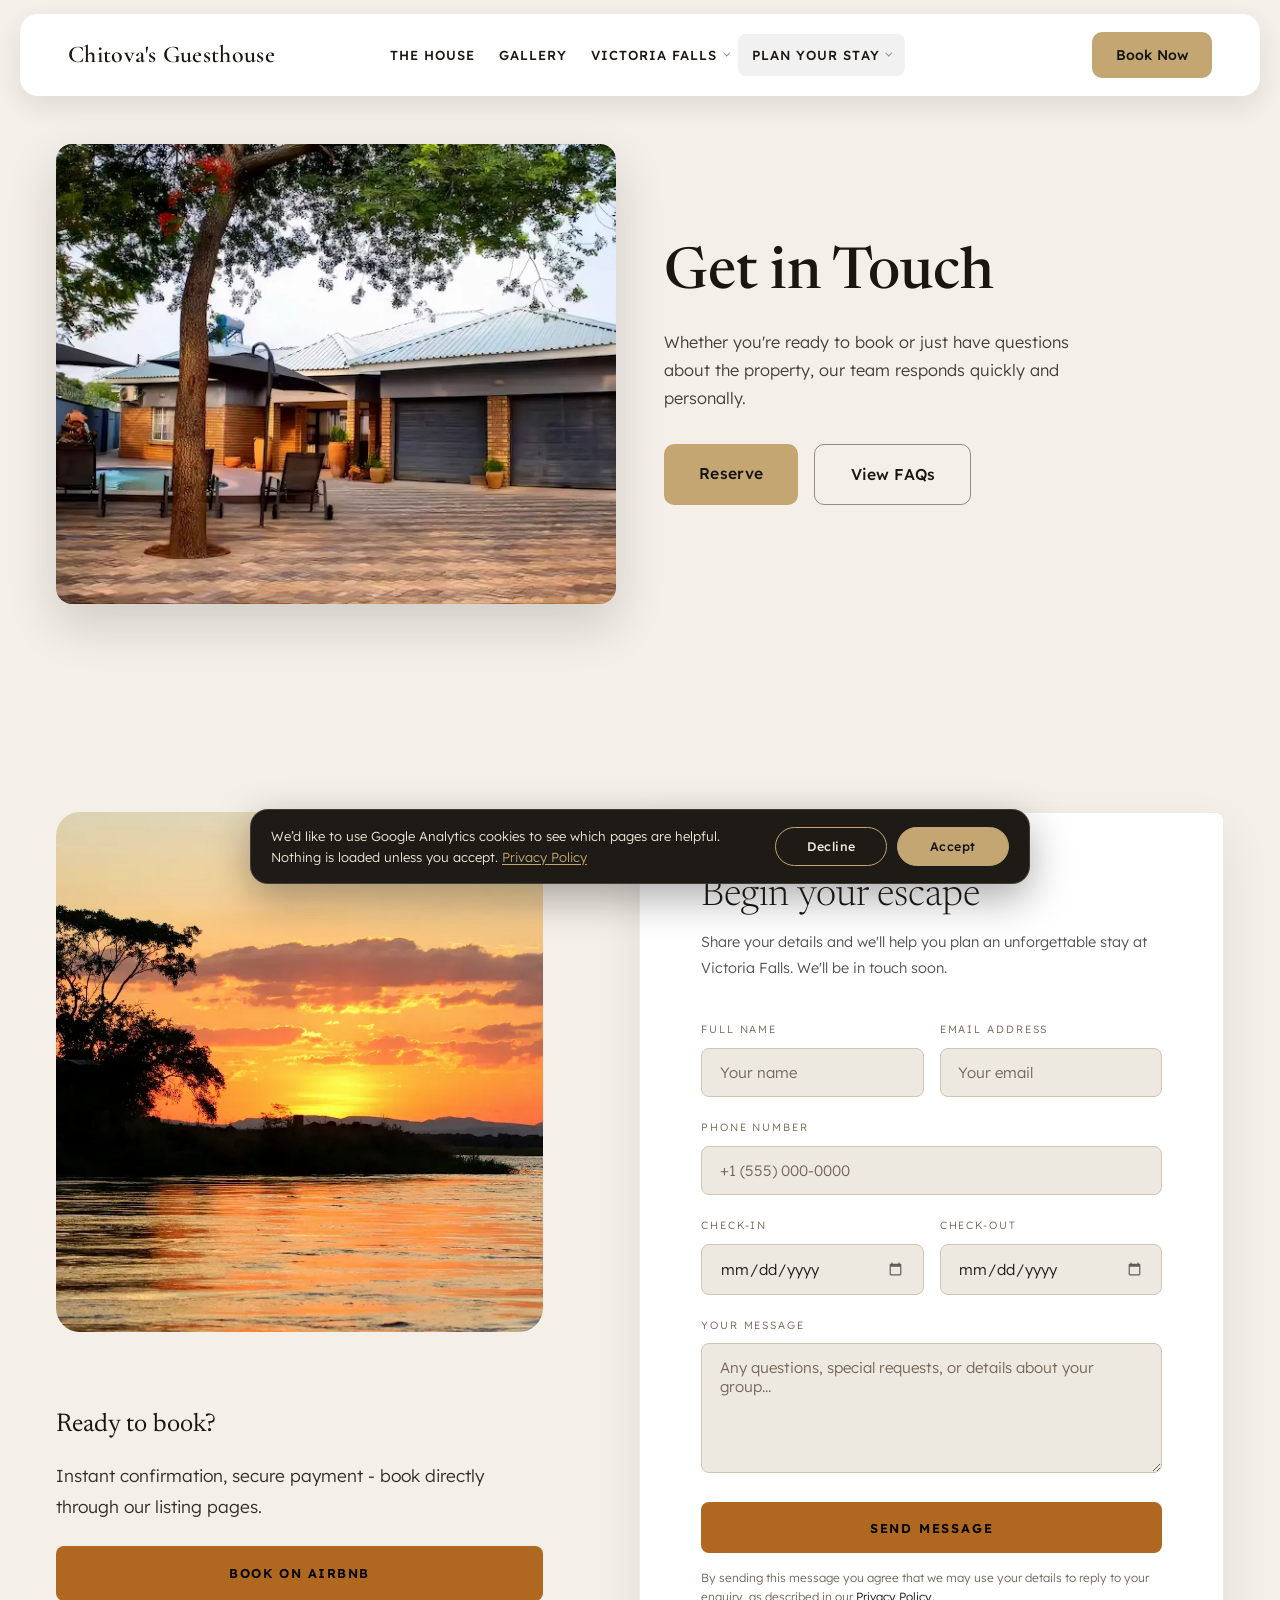
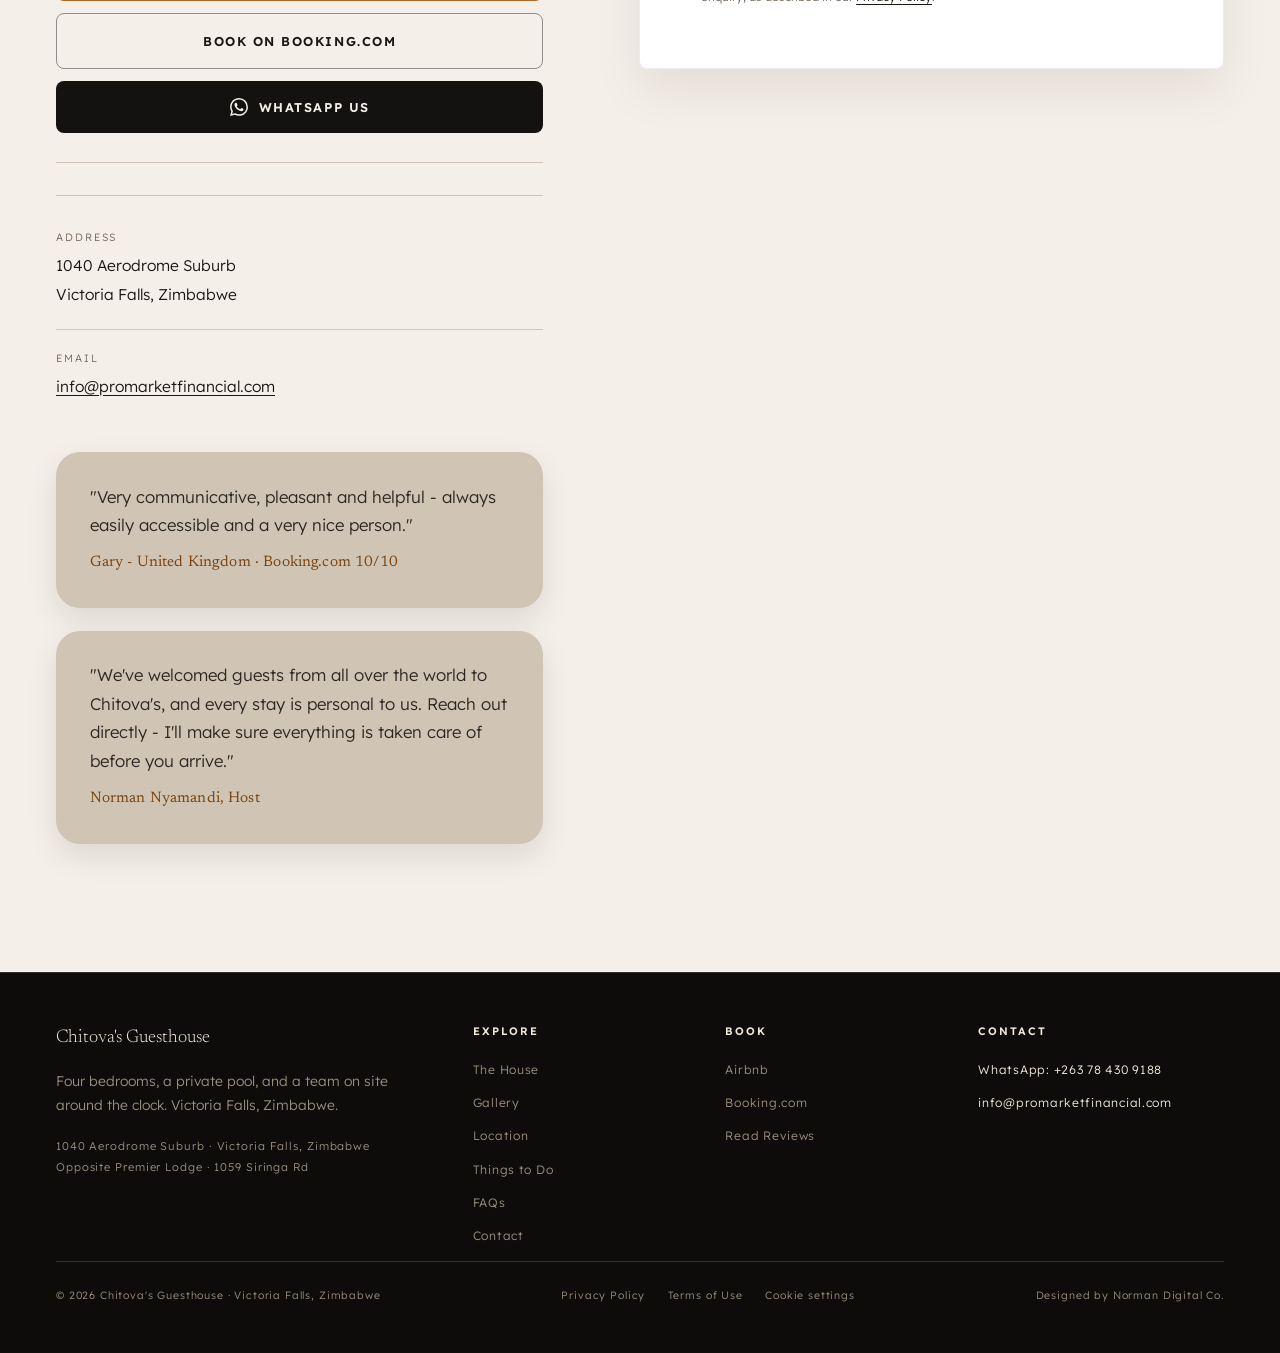
==== commit 52a553a7: "Update contact page version tags" ====
--- a/contact/index.html
+++ b/contact/index.html
@@ -29,7 +29,7 @@
 <link rel="preload" href="../assets/fonts/lexend-latin-wght-normal.woff2" as="font" type="font/woff2" crossorigin/>
 <link rel="preload" href="../assets/fonts/newsreader-latin-opsz-normal.woff2" as="font" type="font/woff2" crossorigin/>
 <link rel="preload" href="../assets/fonts/cormorant-garamond-latin-600-normal.woff2" as="font" type="font/woff2" crossorigin/>
-<link rel="stylesheet" href="../assets/css/site.css?v=3d426979"/>
+<link rel="stylesheet" href="../assets/css/site.css?v=ce4c051a"/>
 <noscript><style>.reveal,.img-reveal,.photo-reveal{opacity:1!important;transform:none!important}</style></noscript>
 <script type="application/ld+json">
 {
@@ -335,6 +335,6 @@
 </main>
 <footer><div class="footer-inner"><div><div class="footer-logo">Chitova's Guesthouse</div><p class="footer-tagline">Four bedrooms, a private pool, and a team on site around the clock. Victoria Falls, Zimbabwe.</p><address class="footer-address" style="font-style:normal">1040 Aerodrome Suburb · Victoria Falls, Zimbabwe<br>Opposite Premier Lodge · 1059 Siringa Rd</address></div><div><div class="footer-col-title">Explore</div><div class="footer-links"><a href="../">The House</a><a href="../gallery/">Gallery</a><a href="../location/">Location</a><a href="../things-to-do/">Things to Do</a><a href="../faq/">FAQs</a><a href="../contact/">Contact</a></div></div><div><div class="footer-col-title">Book</div><div class="footer-links"><a href="https://www.airbnb.com/rooms/24730551" target="_blank" rel="noopener noreferrer">Airbnb</a><a href="https://www.booking.com/hotel/zw/chitovas-guesthouse.html" target="_blank" rel="noopener noreferrer">Booking.com</a><a href="https://www.booking.com/hotel/zw/chitovas-guesthouse.html#tab-reviews" target="_blank" rel="noopener noreferrer">Read Reviews</a></div></div><div><div class="footer-col-title">Contact</div><div class="footer-contact-col"><a href="https://wa.me/263784309188" target="_blank" rel="noopener noreferrer">WhatsApp: +263 78 430 9188</a><a href="mailto:info@promarketfinancial.com">info@promarketfinancial.com</a></div></div></div><div class="footer-bottom"><span class="footer-copy">© 2026 Chitova's Guesthouse · Victoria Falls, Zimbabwe</span><span class="footer-legal"><a href="../privacy-policy/">Privacy Policy</a><a href="../terms/">Terms of Use</a></span><span class="footer-copy"><a class="footer-credit" href="https://normandigitalco.com" target="_blank" rel="noopener">Designed by Norman Digital Co.</a></span></div></footer>
 
-<script src="../assets/js/site.js?v=023b5efc" defer></script>
+<script src="../assets/js/site.js?v=bd155764" defer></script>
 </body>
 </html>
--- a/assets/css/site.css
+++ b/assets/css/site.css
@@ -1212,3 +1212,19 @@
   .reviews-track{transition:none}
   .faq-answer,.faq-answer-inner,.faq-icon{transition:none}
 }
+
+
+/* ===== Cookie consent (round 269) ===== */
+.cookie-bar{position:fixed;left:16px;right:16px;bottom:16px;margin:0 auto;max-width:780px;z-index:950;background:var(--dark2);color:var(--text-dk);border:1px solid var(--border-dk);border-radius:18px;box-shadow:0 14px 40px rgba(20,18,16,.35);padding:1rem 1.25rem calc(1rem + env(safe-area-inset-bottom));display:flex;align-items:center;gap:1.25rem;flex-wrap:wrap;opacity:0;transform:translateY(12px);transition:opacity .25s ease,transform .25s ease}
+.cookie-bar.show{opacity:1;transform:none}
+.cookie-bar[hidden]{display:none}
+.cookie-bar p{flex:1 1 320px;margin:0;font-family:var(--barlow);font-size:.82rem;line-height:1.55;color:var(--text-dk)}
+.cookie-bar a{color:var(--brass);text-decoration:underline;text-underline-offset:2px}
+.cookie-actions{display:flex;gap:.6rem;flex:0 0 auto}
+.cookie-btn{font-family:var(--barlow);font-size:.78rem;font-weight:500;letter-spacing:.04em;min-width:7rem;padding:.7rem 1.4rem;border-radius:999px;cursor:pointer;border:1px solid var(--brass);background:transparent;color:var(--text-dk);transition:background .2s,color .2s}
+.cookie-btn.accept{background:var(--brass);color:#141210}
+@media(hover:hover){.cookie-btn:hover{background:var(--brass);color:#141210}}
+.cookie-settings-link{font-family:var(--barlow);font-size:.66rem;font-weight:300;line-height:inherit;letter-spacing:.08em;color:var(--muted-dk);background:none;border:0;padding:0;cursor:pointer;transition:color .2s}
+@media(hover:hover){.cookie-settings-link:hover{color:var(--gold)}}
+@media(max-width:600px){.cookie-bar{left:10px;right:10px;bottom:10px;padding:.9rem 1rem calc(.9rem + env(safe-area-inset-bottom))}.cookie-actions{width:100%}.cookie-btn{flex:1}}
+@media(prefers-reduced-motion:reduce){.cookie-bar{transition:none}}
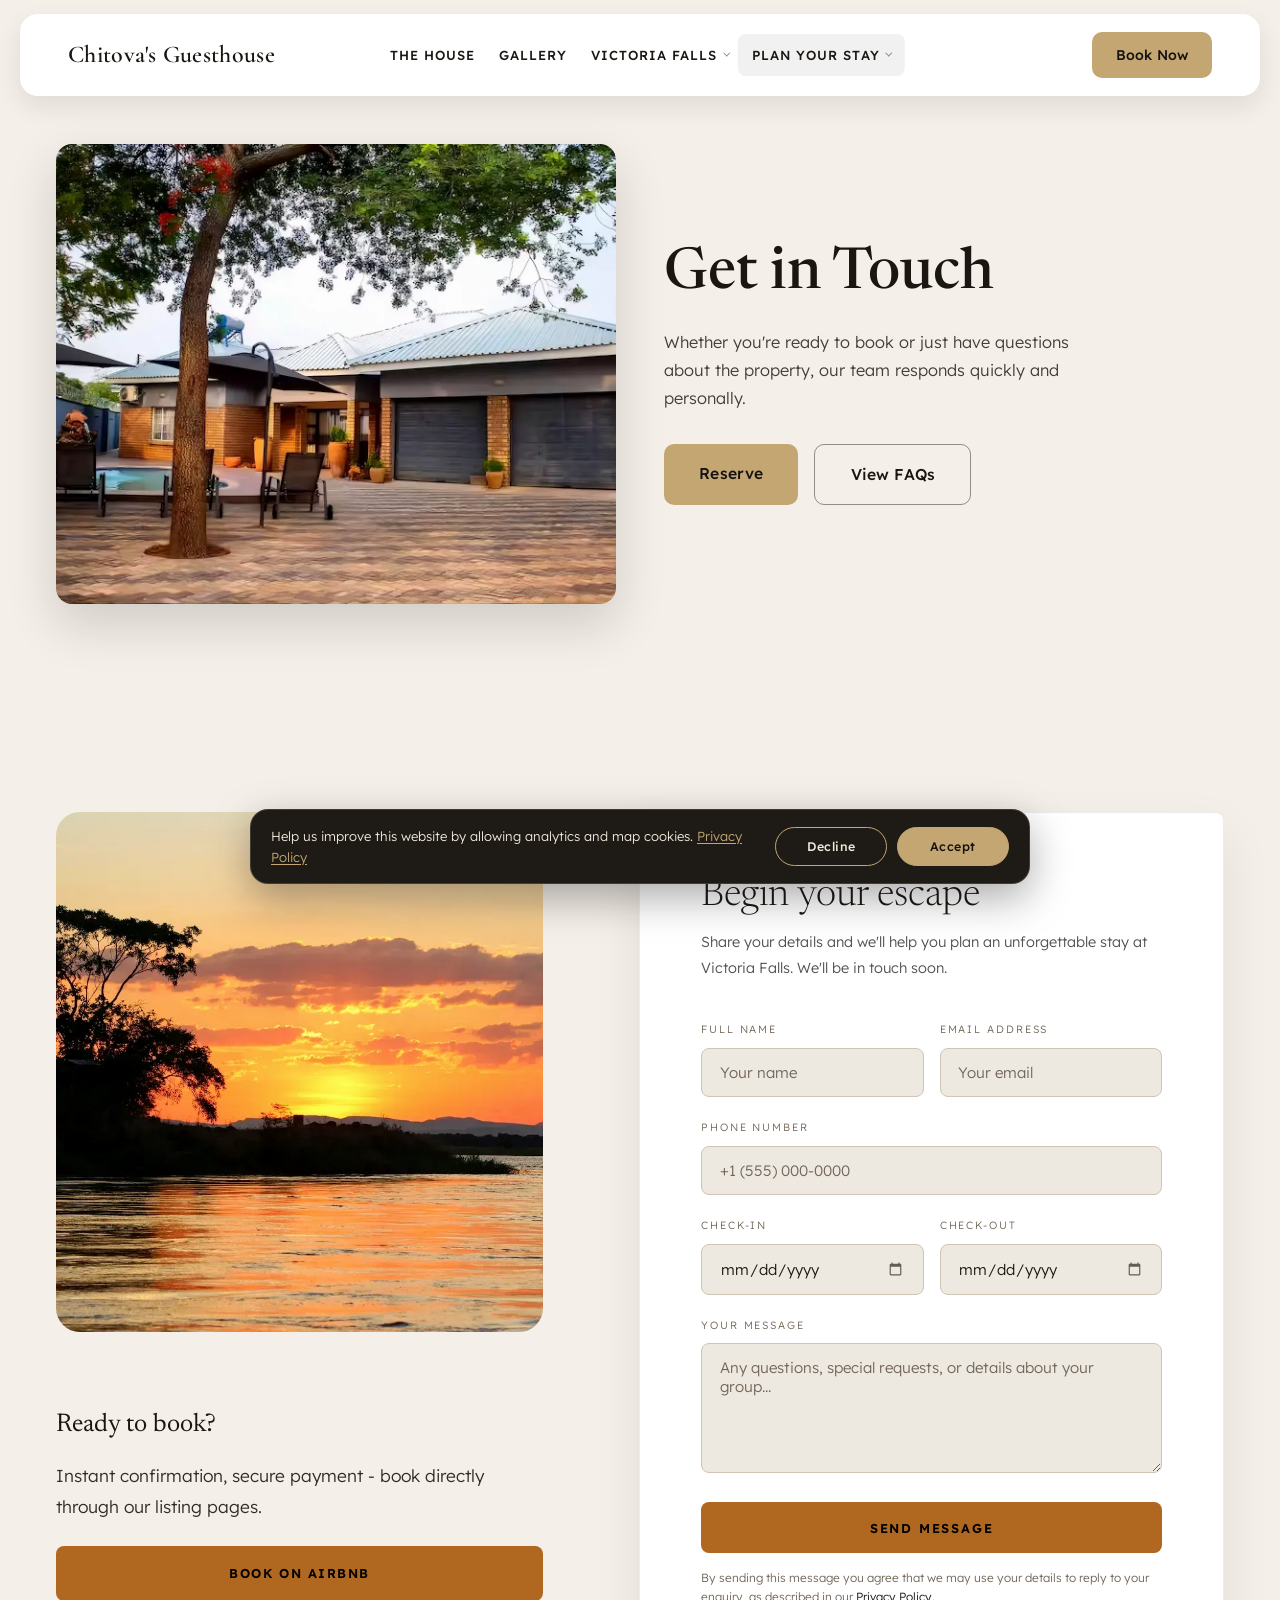
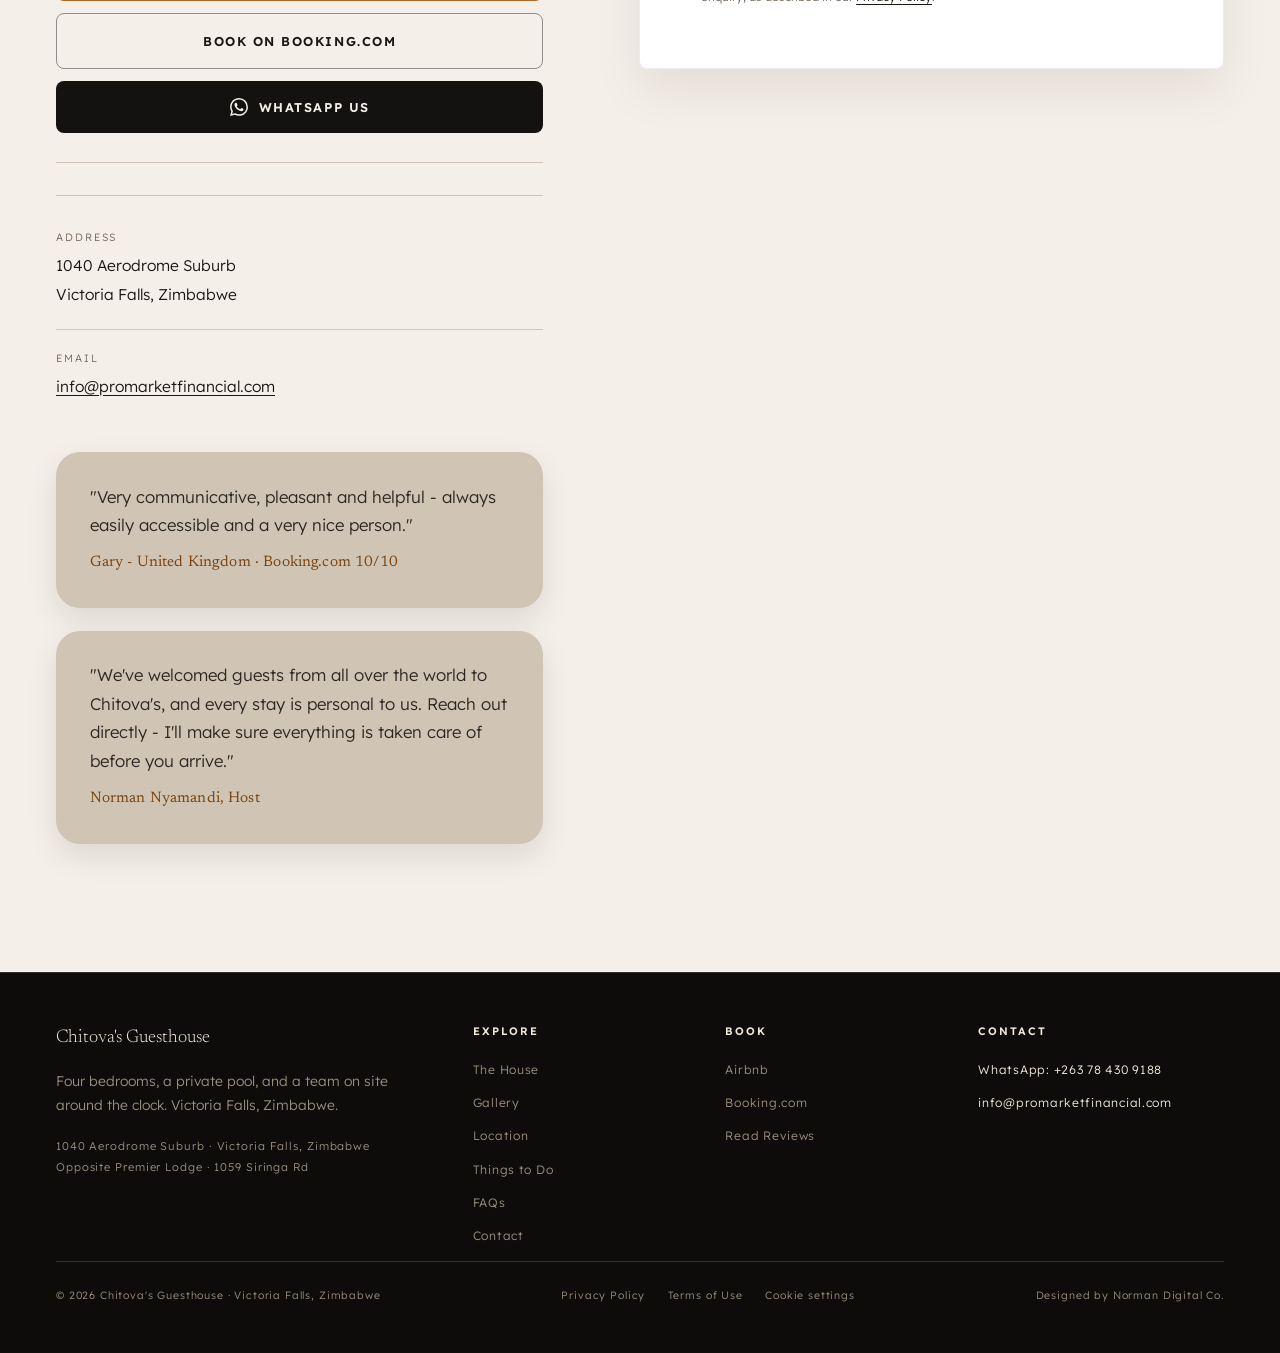
==== commit 880873e1: "Update asset version hash (contact)" ====
--- a/contact/index.html
+++ b/contact/index.html
@@ -335,6 +335,6 @@
 </main>
 <footer><div class="footer-inner"><div><div class="footer-logo">Chitova's Guesthouse</div><p class="footer-tagline">Four bedrooms, a private pool, and a team on site around the clock. Victoria Falls, Zimbabwe.</p><address class="footer-address" style="font-style:normal">1040 Aerodrome Suburb · Victoria Falls, Zimbabwe<br>Opposite Premier Lodge · 1059 Siringa Rd</address></div><div><div class="footer-col-title">Explore</div><div class="footer-links"><a href="../">The House</a><a href="../gallery/">Gallery</a><a href="../location/">Location</a><a href="../things-to-do/">Things to Do</a><a href="../faq/">FAQs</a><a href="../contact/">Contact</a></div></div><div><div class="footer-col-title">Book</div><div class="footer-links"><a href="https://www.airbnb.com/rooms/24730551" target="_blank" rel="noopener noreferrer">Airbnb</a><a href="https://www.booking.com/hotel/zw/chitovas-guesthouse.html" target="_blank" rel="noopener noreferrer">Booking.com</a><a href="https://www.booking.com/hotel/zw/chitovas-guesthouse.html#tab-reviews" target="_blank" rel="noopener noreferrer">Read Reviews</a></div></div><div><div class="footer-col-title">Contact</div><div class="footer-contact-col"><a href="https://wa.me/263784309188" target="_blank" rel="noopener noreferrer">WhatsApp: +263 78 430 9188</a><a href="mailto:info@promarketfinancial.com">info@promarketfinancial.com</a></div></div></div><div class="footer-bottom"><span class="footer-copy">© 2026 Chitova's Guesthouse · Victoria Falls, Zimbabwe</span><span class="footer-legal"><a href="../privacy-policy/">Privacy Policy</a><a href="../terms/">Terms of Use</a></span><span class="footer-copy"><a class="footer-credit" href="https://normandigitalco.com" target="_blank" rel="noopener">Designed by Norman Digital Co.</a></span></div></footer>
 
-<script src="../assets/js/site.js?v=bd155764" defer></script>
+<script src="../assets/js/site.js?v=cdd8c095" defer></script>
 </body>
 </html>
